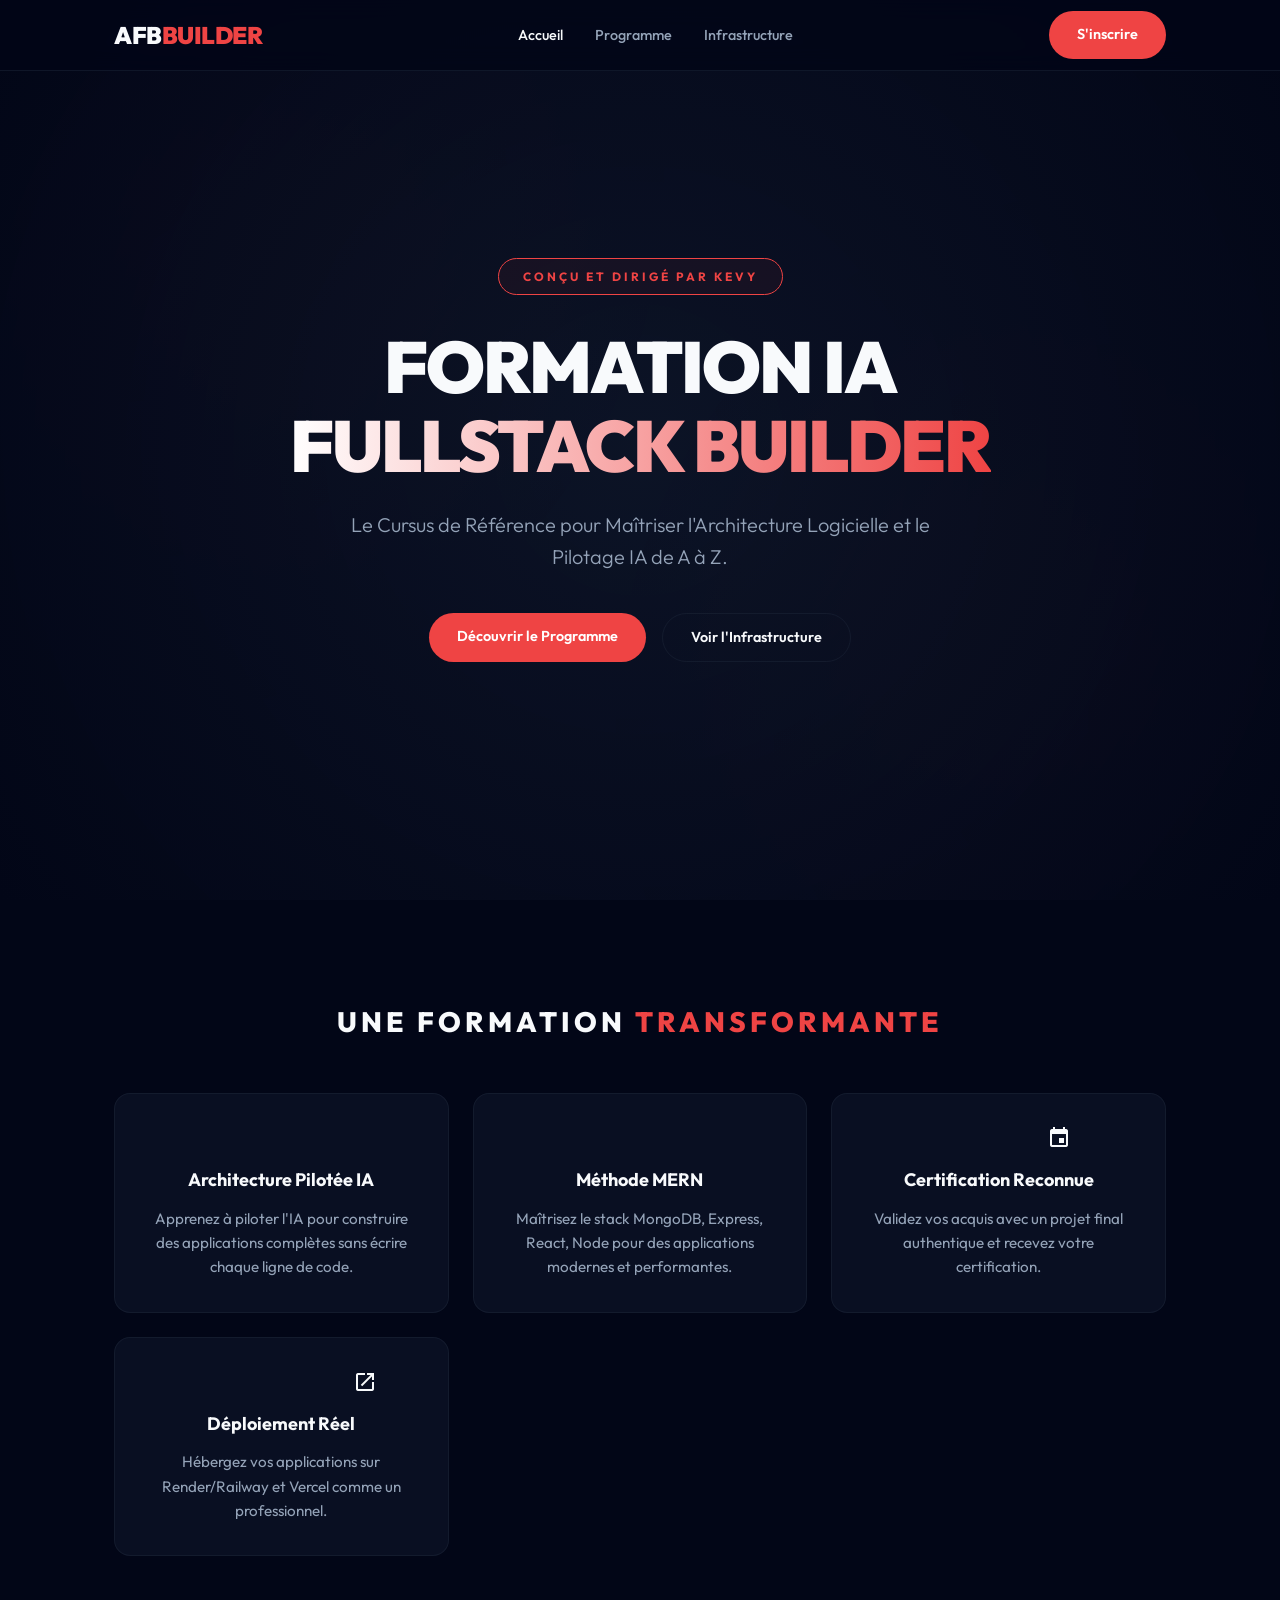
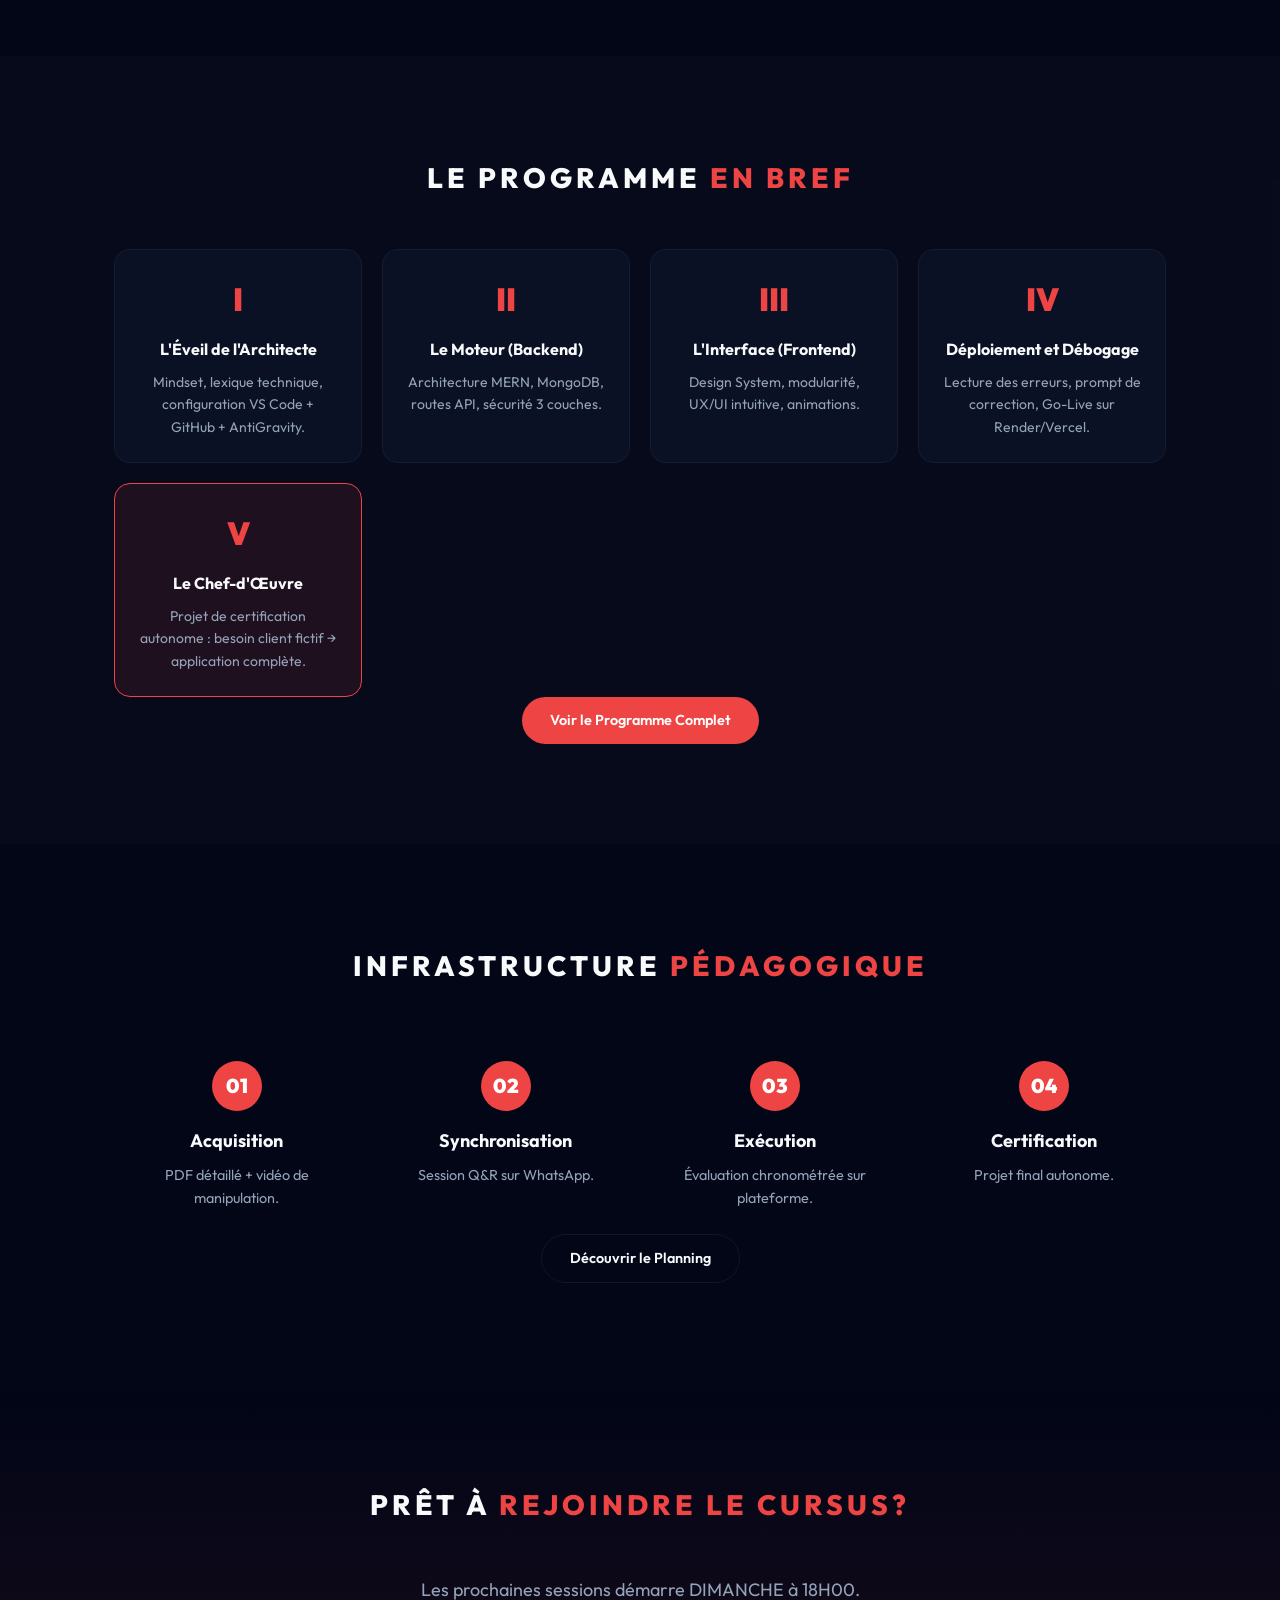
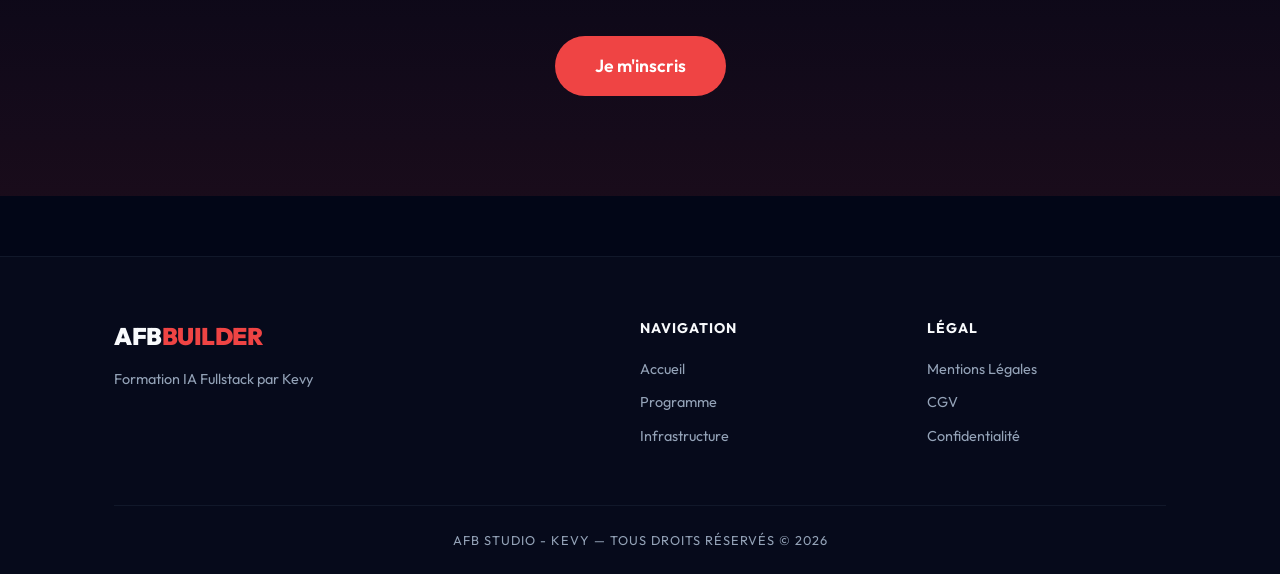
==== index.html @ 49e987b6 "Replace emojis with Material Icons" ====
<!DOCTYPE html>
<html lang="fr">
<head>
    <meta charset="UTF-8">
    <meta name="viewport" content="width=device-width, initial-scale=1.0">
    <meta name="description" content="Formation IA Fullstack Builder par Kevy - Maîtrisez l'architecture logicielle et le pilotage IA de A à Z.">
    <title>Formation IA Fullstack Builder | Kevy</title>
    
    <link rel="preconnect" href="https://fonts.googleapis.com">
    <link rel="preconnect" href="https://fonts.gstatic.com" crossorigin>
    <link href="https://fonts.googleapis.com/css2?family=Outfit:wght@100;300;400;600;700;900&display=swap" rel="stylesheet">
    
    <link rel="stylesheet" href="css/style.css">
    <link href="https://fonts.googleapis.com/icon?family=Material+Icons" rel="stylesheet">
    <link rel="icon" type="image/svg+xml" href="data:image/svg+xml,<svg xmlns='http://www.w3.org/2000/svg' viewBox='0 0 100 100'><text y='.9em' font-size='90'>🚀</text></svg>">
</head>
<body>
    <nav class="navbar">
        <div class="nav-container">
            <a href="index.html" class="nav-logo">AFB<span>Builder</span></a>
            <ul class="nav-links">
                <li><a href="index.html" class="active">Accueil</a></li>
                <li><a href="programme.html">Programme</a></li>
                <li><a href="infrastructure.html">Infrastructure</a></li>
            </ul>
            <a href="#inscription" class="btn-primary">S'inscrire</a>
        </div>
    </nav>

    <header class="hero">
        <div class="hero-content">
            <span class="instructor-badge">CONÇU ET DIRIGÉ PAR KEVY</span>
            <h1 class="hero-title">FORMATION IA<br><span class="text-gradient">FULLSTACK BUILDER</span></h1>
            <p class="subtitle">Le Cursus de Référence pour Maîtriser l'Architecture Logicielle et le Pilotage IA de A à Z.</p>
            <div class="hero-cta">
                <a href="programme.html" class="btn-primary">Découvrir le Programme</a>
                <a href="infrastructure.html" class="btn-secondary">Voir l'Infrastructure</a>
            </div>
        </div>
    </header>

    <main>
        <section class="section">
            <div class="container">
                <h2 class="section-title">UNE FORMATION <span>TRANSFORMANTE</span></h2>
                <div class="features-grid">
                    <div class="feature-card">
                        <span class="feature-icon material-icons">psychology</span>
                        <h3>Architecture Pilotée IA</h3>
                        <p>Apprenez à piloter l'IA pour construire des applications complètes sans écrire chaque ligne de code.</p>
                    </div>
                    <div class="feature-card">
                        <span class="feature-icon material-icons">bolt</span>
                        <h3>Méthode MERN</h3>
                        <p>Maîtrisez le stack MongoDB, Express, React, Node pour des applications modernes et performantes.</p>
                    </div>
                    <div class="feature-card">
                        <span class="feature-icon material-icons">emoji_events</span>
                        <h3>Certification Reconnue</h3>
                        <p>Validez vos acquis avec un projet final authentique et recevez votre certification.</p>
                    </div>
                    <div class="feature-card">
                        <span class="feature-icon material-icons">rocket_launch</span>
                        <h3>Déploiement Réel</h3>
                        <p>Hébergez vos applications sur Render/Railway et Vercel comme un professionnel.</p>
                    </div>
                </div>
            </div>
        </section>

        <section class="section dark">
            <div class="container">
                <h2 class="section-title">LE PROGRAMME <span>EN BREF</span></h2>
                <div class="phases-preview">
                    <div class="phase-card">
                        <span class="phase-num">I</span>
                        <h3>L'Éveil de l'Architecte</h3>
                        <p>Mindset, lexique technique, configuration VS Code + GitHub + AntiGravity.</p>
                    </div>
                    <div class="phase-card">
                        <span class="phase-num">II</span>
                        <h3>Le Moteur (Backend)</h3>
                        <p>Architecture MERN, MongoDB, routes API, sécurité 3 couches.</p>
                    </div>
                    <div class="phase-card">
                        <span class="phase-num">III</span>
                        <h3>L'Interface (Frontend)</h3>
                        <p>Design System, modularité, UX/UI intuitive, animations.</p>
                    </div>
                    <div class="phase-card">
                        <span class="phase-num">IV</span>
                        <h3>Déploiement et Débogage</h3>
                        <p>Lecture des erreurs, prompt de correction, Go-Live sur Render/Vercel.</p>
                    </div>
                    <div class="phase-card highlight">
                        <span class="phase-num">V</span>
                        <h3>Le Chef-d'Œuvre</h3>
                        <p>Projet de certification autonome : besoin client fictif → application complète.</p>
                    </div>
                </div>
                <div class="center">
                    <a href="programme.html" class="btn-primary">Voir le Programme Complet</a>
                </div>
            </div>
        </section>

        <section class="section">
            <div class="container">
                <h2 class="section-title">INFRASTRUCTURE <span>PÉDAGOGIQUE</span></h2>
                <div class="workflow-cards">
                    <div class="workflow-step">
                        <div class="step-number">01</div>
                        <h3>Acquisition</h3>
                        <p>PDF détaillé + vidéo de manipulation.</p>
                    </div>
                    <div class="workflow-step">
                        <div class="step-number">02</div>
                        <h3>Synchronisation</h3>
                        <p>Session Q&R sur WhatsApp.</p>
                    </div>
                    <div class="workflow-step">
                        <div class="step-number">03</div>
                        <h3>Exécution</h3>
                        <p>Évaluation chronométrée sur plateforme.</p>
                    </div>
                    <div class="workflow-step">
                        <div class="step-number">04</div>
                        <h3>Certification</h3>
                        <p>Projet final autonome.</p>
                    </div>
                </div>
                <div class="center">
                    <a href="infrastructure.html" class="btn-secondary">Découvrir le Planning</a>
                </div>
            </div>
        </section>

        <section class="section cta-section" id="inscription">
            <div class="container">
                <h2 class="section-title">PRÊT À <span>REJOINDRE LE CURSUS?</span></h2>
                <p class="cta-text">Les prochaines sessions démarre DIMANCHE à 18H00.</p>
                <a href="https://formation-afb.vercel.app" target="_blank" class="btn-primary btn-large">Je m'inscris</a>
            </div>
        </section>
    </main>

    <footer class="footer">
        <div class="container">
            <div class="footer-content">
                <div class="footer-brand">
                    <a href="index.html" class="nav-logo">AFB<span>Builder</span></a>
                    <p>Formation IA Fullstack par Kevy</p>
                </div>
                <div class="footer-links">
                    <h4>Navigation</h4>
                    <ul>
                        <li><a href="index.html">Accueil</a></li>
                        <li><a href="programme.html">Programme</a></li>
                        <li><a href="infrastructure.html">Infrastructure</a></li>
                    </ul>
                </div>
                <div class="footer-links">
                    <h4>Légal</h4>
                    <ul>
                        <li><a href="#">Mentions Légales</a></li>
                        <li><a href="#">CGV</a></li>
                        <li><a href="#">Confidentialité</a></li>
                    </ul>
                </div>
            </div>
            <div class="footer-bottom">
                <p>AFB STUDIO - KEVY — TOUS DROITS RÉSERVÉS © 2026</p>
            </div>
        </div>
    </footer>

    <script src="js/main.js"></script>
</body>
</html>
---- css/style.css ----
:root {
    --primary: #ef4444;
    --primary-hover: #dc2626;
    --bg-dark: #020617;
    --bg-card: rgba(15, 23, 42, 0.6);
    --text-light: #f8fafc;
    --text-muted: #94a3b8;
    --border-color: rgba(30, 41, 59, 0.5);
    --glass-border: rgba(255, 255, 255, 0.05);
    --accent-glow: rgba(239, 68, 68, 0.15);
    --radius-lg: 16px;
    --radius-md: 8px;
    --transition-base: all 0.3s cubic-bezier(0.4, 0, 0.2, 1);
}

* {
    margin: 0;
    padding: 0;
    box-sizing: border-box;
}

html {
    scroll-behavior: smooth;
}

body {
    font-family: 'Outfit', sans-serif;
    background-color: var(--bg-dark);
    color: var(--text-light);
    line-height: 1.6;
    overflow-x: hidden;
}

body::before {
    content: '';
    position: fixed;
    top: 0;
    left: 0;
    width: 100%;
    height: 100%;
    background: 
        radial-gradient(circle at 10% 20%, var(--accent-glow) 0%, transparent 40%),
        radial-gradient(circle at 90% 80%, var(--accent-glow) 0%, transparent 40%);
    z-index: -1;
    pointer-events: none;
}

a {
    text-decoration: none;
    color: inherit;
}

.container {
    max-width: 1100px;
    margin: 0 auto;
    padding: 0 24px;
}

/* Navbar */
.navbar {
    position: fixed;
    top: 0;
    left: 0;
    right: 0;
    z-index: 1000;
    background: rgba(2, 6, 23, 0.8);
    backdrop-filter: blur(12px);
    -webkit-backdrop-filter: blur(12px);
    border-bottom: 1px solid var(--border-color);
}

.nav-container {
    max-width: 1100px;
    margin: 0 auto;
    padding: 0 24px;
    display: flex;
    align-items: center;
    justify-content: space-between;
    height: 70px;
}

.nav-logo {
    font-size: 1.5rem;
    font-weight: 900;
    text-transform: uppercase;
    letter-spacing: -0.5px;
}

.nav-logo span {
    color: var(--primary);
}

.nav-links {
    display: flex;
    list-style: none;
    gap: 32px;
}

.nav-links a {
    font-size: 0.9rem;
    font-weight: 500;
    color: var(--text-muted);
    transition: var(--transition-base);
}

.nav-links a:hover,
.nav-links a.active {
    color: var(--text-light);
}

/* Buttons */
.btn-primary {
    display: inline-block;
    background: var(--primary);
    color: #fff;
    padding: 12px 28px;
    border-radius: 100px;
    font-weight: 600;
    font-size: 0.9rem;
    transition: var(--transition-base);
}

.btn-primary:hover {
    background: var(--primary-hover);
    transform: translateY(-2px);
}

.btn-secondary {
    display: inline-block;
    border: 1px solid var(--border-color);
    color: var(--text-light);
    padding: 12px 28px;
    border-radius: 100px;
    font-weight: 600;
    font-size: 0.9rem;
    transition: var(--transition-base);
}

.btn-secondary:hover {
    border-color: var(--text-light);
}

.btn-large {
    padding: 16px 40px;
    font-size: 1.1rem;
}

/* Hero */
.hero {
    min-height: 100vh;
    display: flex;
    align-items: center;
    justify-content: center;
    text-align: center;
    padding: 100px 24px 80px;
    background: radial-gradient(circle at center, rgba(15, 23, 42, 0.8) 0%, var(--bg-dark) 100%);
}

.hero-content {
    max-width: 800px;
}

.instructor-badge {
    display: inline-block;
    border: 1px solid var(--primary);
    color: var(--primary);
    padding: 8px 24px;
    border-radius: 100px;
    font-size: 0.75rem;
    font-weight: 700;
    text-transform: uppercase;
    letter-spacing: 3px;
    margin-bottom: 32px;
    background: rgba(239, 68, 68, 0.05);
}

.hero-title {
    font-size: clamp(2.5rem, 10vw, 4.5rem);
    font-weight: 900;
    line-height: 1.1;
    text-transform: uppercase;
    margin-bottom: 24px;
    letter-spacing: -2px;
}

.text-gradient {
    background: linear-gradient(to right, #fff, var(--primary));
    -webkit-background-clip: text;
    -webkit-text-fill-color: transparent;
}

.subtitle {
    color: var(--text-muted);
    font-size: 1.25rem;
    max-width: 600px;
    margin: 0 auto 40px;
    font-weight: 300;
}

.hero-cta {
    display: flex;
    gap: 16px;
    justify-content: center;
    flex-wrap: wrap;
}

/* Page Header */
.page-header {
    padding: 150px 24px 80px;
    text-align: center;
    background: radial-gradient(circle at center, rgba(15, 23, 42, 0.8) 0%, var(--bg-dark) 100%);
    border-bottom: 1px solid var(--border-color);
}

.page-title {
    font-size: clamp(2rem, 8vw, 3.5rem);
    font-weight: 900;
    text-transform: uppercase;
    margin-bottom: 16px;
    letter-spacing: -1px;
}

.page-subtitle {
    color: var(--text-muted);
    font-size: 1.125rem;
}

/* Sections */
.section {
    padding: 100px 0;
}

.section.dark {
    background: rgba(255, 255, 255, 0.02);
}

.section-title {
    text-align: center;
    font-size: 1.75rem;
    font-weight: 800;
    text-transform: uppercase;
    letter-spacing: 4px;
    margin-bottom: 48px;
}

.section-title span {
    color: var(--primary);
}

/* Features Grid */
.features-grid {
    display: grid;
    grid-template-columns: repeat(auto-fit, minmax(250px, 1fr));
    gap: 24px;
}

.feature-card {
    background: var(--bg-card);
    border: 1px solid var(--border-color);
    border-radius: var(--radius-lg);
    padding: 32px;
    text-align: center;
    transition: var(--transition-base);
}

.feature-card:hover {
    transform: translateY(-5px);
    border-color: var(--primary);
}

.feature-icon {
    font-size: 2.5rem;
    margin-bottom: 16px;
}

.feature-card h3 {
    font-size: 1.125rem;
    font-weight: 700;
    margin-bottom: 12px;
}

.feature-card p {
    color: var(--text-muted);
    font-size: 0.95rem;
}

/* Phases Preview */
.phases-preview {
    display: grid;
    grid-template-columns: repeat(auto-fit, minmax(200px, 1fr));
    gap: 20px;
}

.phase-card {
    background: var(--bg-card);
    border: 1px solid var(--border-color);
    border-radius: var(--radius-lg);
    padding: 24px;
    text-align: center;
    transition: var(--transition-base);
}

.phase-card:hover {
    border-color: rgba(239, 68, 68, 0.5);
}

.phase-card.highlight {
    border-color: var(--primary);
    background: rgba(239, 68, 68, 0.1);
}

.phase-num {
    display: block;
    font-size: 2rem;
    font-weight: 900;
    color: var(--primary);
    margin-bottom: 12px;
}

.phase-card h3 {
    font-size: 1rem;
    font-weight: 700;
    margin-bottom: 8px;
}

.phase-card p {
    color: var(--text-muted);
    font-size: 0.875rem;
}

/* Workflow Cards */
.workflow-cards {
    display: grid;
    grid-template-columns: repeat(auto-fit, minmax(220px, 1fr));
    gap: 24px;
}

.workflow-step {
    text-align: center;
    padding: 24px;
}

.step-number {
    display: inline-flex;
    align-items: center;
    justify-content: center;
    width: 50px;
    height: 50px;
    border-radius: 50%;
    background: var(--primary);
    color: #fff;
    font-size: 1.25rem;
    font-weight: 900;
    margin-bottom: 16px;
}

.workflow-step h3 {
    font-size: 1.125rem;
    font-weight: 700;
    margin-bottom: 8px;
}

.workflow-step p {
    color: var(--text-muted);
    font-size: 0.9rem;
}

/* CTA Section */
.cta-section {
    text-align: center;
    background: linear-gradient(to bottom, transparent, rgba(239, 68, 68, 0.1));
}

.cta-text {
    font-size: 1.125rem;
    color: var(--text-muted);
    margin-bottom: 32px;
}

.center {
    text-align: center;
}

/* Modules (Programme Page) */
.module {
    background: var(--bg-card);
    border: 1px solid var(--border-color);
    border-radius: var(--radius-lg);
    margin-bottom: 40px;
    overflow: hidden;
}

.module-header {
    padding: 24px 32px;
    display: flex;
    align-items: center;
    gap: 20px;
    border-bottom: 1px solid var(--border-color);
}

.module-header.phase-1 { background: rgba(59, 130, 246, 0.1); border-left: 4px solid #3b82f6; }
.module-header.phase-2 { background: rgba(34, 197, 94, 0.1); border-left: 4px solid #22c55e; }
.module-header.phase-3 { background: rgba(168, 85, 247, 0.1); border-left: 4px solid #a855f7; }
.module-header.phase-4 { background: rgba(251, 146, 60, 0.1); border-left: 4px solid #fb923c; }
.module-header.phase-5 { background: rgba(239, 68, 68, 0.1); border-left: 4px solid var(--primary); }

.module-badge {
    font-size: 0.75rem;
    font-weight: 900;
    background: rgba(255, 255, 255, 0.1);
    padding: 4px 12px;
    border-radius: 4px;
}

.module-header h2 {
    font-size: 1.25rem;
    font-weight: 700;
}

.module-body {
    padding: 32px;
}

.module-intro {
    color: var(--text-muted);
    margin-bottom: 24px;
    font-size: 1rem;
}

.lesson-card {
    background: rgba(255, 255, 255, 0.03);
    border-radius: var(--radius-md);
    margin-bottom: 20px;
    overflow: hidden;
}

.lesson-card:last-child {
    margin-bottom: 0;
}

.lesson-card.critical {
    border: 1px solid #7f1d1d;
    background: rgba(127, 29, 29, 0.1);
}

.lesson-header {
    display: flex;
    align-items: center;
    gap: 16px;
    padding: 20px 24px;
    background: rgba(255, 255, 255, 0.02);
}

.lesson-number {
    width: 36px;
    height: 36px;
    display: flex;
    align-items: center;
    justify-content: center;
    background: var(--primary);
    border-radius: 50%;
    font-weight: 900;
    font-size: 0.875rem;
}

.lesson-header h3 {
    font-size: 1.125rem;
    font-weight: 700;
    flex: 1;
}

.security-tag {
    font-size: 0.65rem;
    font-weight: 800;
    text-transform: uppercase;
    background: #450a0a;
    color: #fca5a5;
    padding: 4px 10px;
    border-radius: 4px;
    border: 1px solid #7f1d1d;
}

.lesson-content {
    padding: 20px 24px;
}

.lesson-content p {
    color: var(--text-muted);
    margin-bottom: 16px;
}

.lesson-objectives {
    list-style: none;
}

.lesson-objectives li {
    position: relative;
    padding-left: 24px;
    margin-bottom: 8px;
    color: var(--text-muted);
    font-size: 0.9rem;
}

.lesson-objectives li::before {
    content: '✓';
    position: absolute;
    left: 0;
    color: var(--primary);
    font-weight: 900;
}

/* Infrastructure Page - Workflow Process */
.workflow-process {
    display: flex;
    flex-direction: column;
    gap: 24px;
}

.workflow-step-card {
    display: flex;
    align-items: flex-start;
    gap: 24px;
    background: var(--bg-card);
    border: 1px solid var(--border-color);
    border-radius: var(--radius-lg);
    padding: 24px;
}

.step-icon {
    font-size: 1.5rem;
    font-weight: 900;
    color: var(--primary);
    width: 50px;
    height: 50px;
    display: flex;
    align-items: center;
    justify-content: center;
    background: rgba(239, 68, 68, 0.1);
    border-radius: var(--radius-md);
    flex-shrink: 0;
}

.step-content {
    flex: 1;
}

.step-content h3 {
    font-size: 1.125rem;
    font-weight: 700;
    margin-bottom: 4px;
}

.step-content p {
    color: var(--primary);
    font-weight: 600;
    margin-bottom: 12px;
}

.step-content ul {
    list-style: none;
}

.step-content ul li {
    color: var(--text-muted);
    font-size: 0.9rem;
    margin-bottom: 4px;
}

/* Timeline */
.timeline {
    display: flex;
    flex-direction: column;
    gap: 24px;
}

.timeline-item {
    display: flex;
    gap: 24px;
    align-items: flex-start;
}

.timeline-date {
    text-align: center;
    min-width: 120px;
    padding: 16px;
    background: var(--bg-card);
    border-radius: var(--radius-md);
    border: 1px solid var(--border-color);
}

.timeline-date .day {
    display: block;
    font-weight: 700;
    font-size: 0.875rem;
    color: var(--text-light);
}

.timeline-date .time {
    display: block;
    font-size: 0.75rem;
    color: var(--primary);
    font-weight: 600;
}

.timeline-content {
    flex: 1;
    padding: 20px 24px;
    background: var(--bg-card);
    border-radius: var(--radius-md);
    border: 1px solid var(--border-color);
}

.timeline-content.highlight {
    border-color: var(--primary);
    background: rgba(239, 68, 68, 0.05);
}

.timeline-content.deadline {
    border-color: #ef4444;
    background: rgba(239, 68, 68, 0.1);
}

.timeline-content h3 {
    font-size: 1.125rem;
    font-weight: 700;
    margin-bottom: 8px;
}

.timeline-content p {
    color: var(--text-muted);
    font-size: 0.9rem;
}

.event-tag {
    display: inline-block;
    font-size: 0.65rem;
    font-weight: 800;
    text-transform: uppercase;
    padding: 4px 10px;
    border-radius: 4px;
    margin-top: 12px;
    background: rgba(239, 68, 68, 0.2);
    color: var(--primary);
}

.deadline-tag {
    background: rgba(239, 68, 68, 0.3);
    color: #fff;
}

/* Platform Features */
.platform-features {
    display: grid;
    grid-template-columns: repeat(auto-fit, minmax(250px, 1fr));
    gap: 24px;
}

.platform-card {
    background: var(--bg-card);
    border: 1px solid var(--border-color);
    border-radius: var(--radius-lg);
    padding: 24px;
    text-align: center;
}

.platform-icon {
    font-size: 2rem;
    margin-bottom: 16px;
}

.platform-card h3 {
    font-size: 1.125rem;
    font-weight: 700;
    margin-bottom: 8px;
}

.platform-card p {
    color: var(--text-muted);
    font-size: 0.9rem;
}

/* Tools Grid */
.tools-grid {
    display: grid;
    grid-template-columns: repeat(auto-fit, minmax(180px, 1fr));
    gap: 20px;
}

.tool-card {
    background: var(--bg-card);
    border: 1px solid var(--border-color);
    border-radius: var(--radius-md);
    padding: 24px;
    text-align: center;
    transition: var(--transition-base);
}

.tool-card:hover {
    border-color: var(--primary);
}

.tool-logo {
    font-size: 2rem;
    margin-bottom: 12px;
}

.tool-card h3 {
    font-size: 1rem;
    font-weight: 700;
    margin-bottom: 4px;
}

.tool-card p {
    color: var(--text-muted);
    font-size: 0.8rem;
}

/* Footer */
.footer {
    background: rgba(255, 255, 255, 0.02);
    border-top: 1px solid var(--border-color);
    padding: 60px 0 24px;
    margin-top: 60px;
}

.footer-content {
    display: grid;
    grid-template-columns: 2fr 1fr 1fr;
    gap: 48px;
    margin-bottom: 48px;
}

.footer-brand {
    text-align: left;
}

.footer-brand .nav-logo {
    display: inline-block;
    margin-bottom: 12px;
}

.footer-brand p {
    color: var(--text-muted);
    font-size: 0.9rem;
}

.footer-links h4 {
    font-size: 0.875rem;
    font-weight: 700;
    text-transform: uppercase;
    letter-spacing: 1px;
    margin-bottom: 16px;
}

.footer-links ul {
    list-style: none;
}

.footer-links li {
    margin-bottom: 8px;
}

.footer-links a {
    color: var(--text-muted);
    font-size: 0.9rem;
    transition: var(--transition-base);
}

.footer-links a:hover {
    color: var(--text-light);
}

.footer-bottom {
    text-align: center;
    padding-top: 24px;
    border-top: 1px solid var(--border-color);
    color: var(--text-muted);
    font-size: 0.8rem;
    letter-spacing: 1px;
    text-transform: uppercase;
}

/* Animations */
@keyframes fadeInUp {
    from {
        opacity: 0;
        transform: translateY(30px);
    }
    to {
        opacity: 1;
        transform: translateY(0);
    }
}

.hero-content,
.section {
    animation: fadeInUp 0.8s ease-out;
}

/* Responsive */
@media (max-width: 768px) {
    .nav-links {
        display: none;
    }
    
    .hero-title {
        font-size: 2.5rem;
    }
    
    .page-header {
        padding: 120px 24px 60px;
    }
    
    .section {
        padding: 60px 0;
    }
    
    .workflow-step-card {
        flex-direction: column;
    }
    
    .step-arrow {
        display: none;
    }
    
    .timeline-item {
        flex-direction: column;
    }
    
    .timeline-date {
        min-width: auto;
    }
    
    .footer-content {
        grid-template-columns: 1fr;
        gap: 32px;
    }
    
    .footer-brand {
        text-align: center;
    }
}
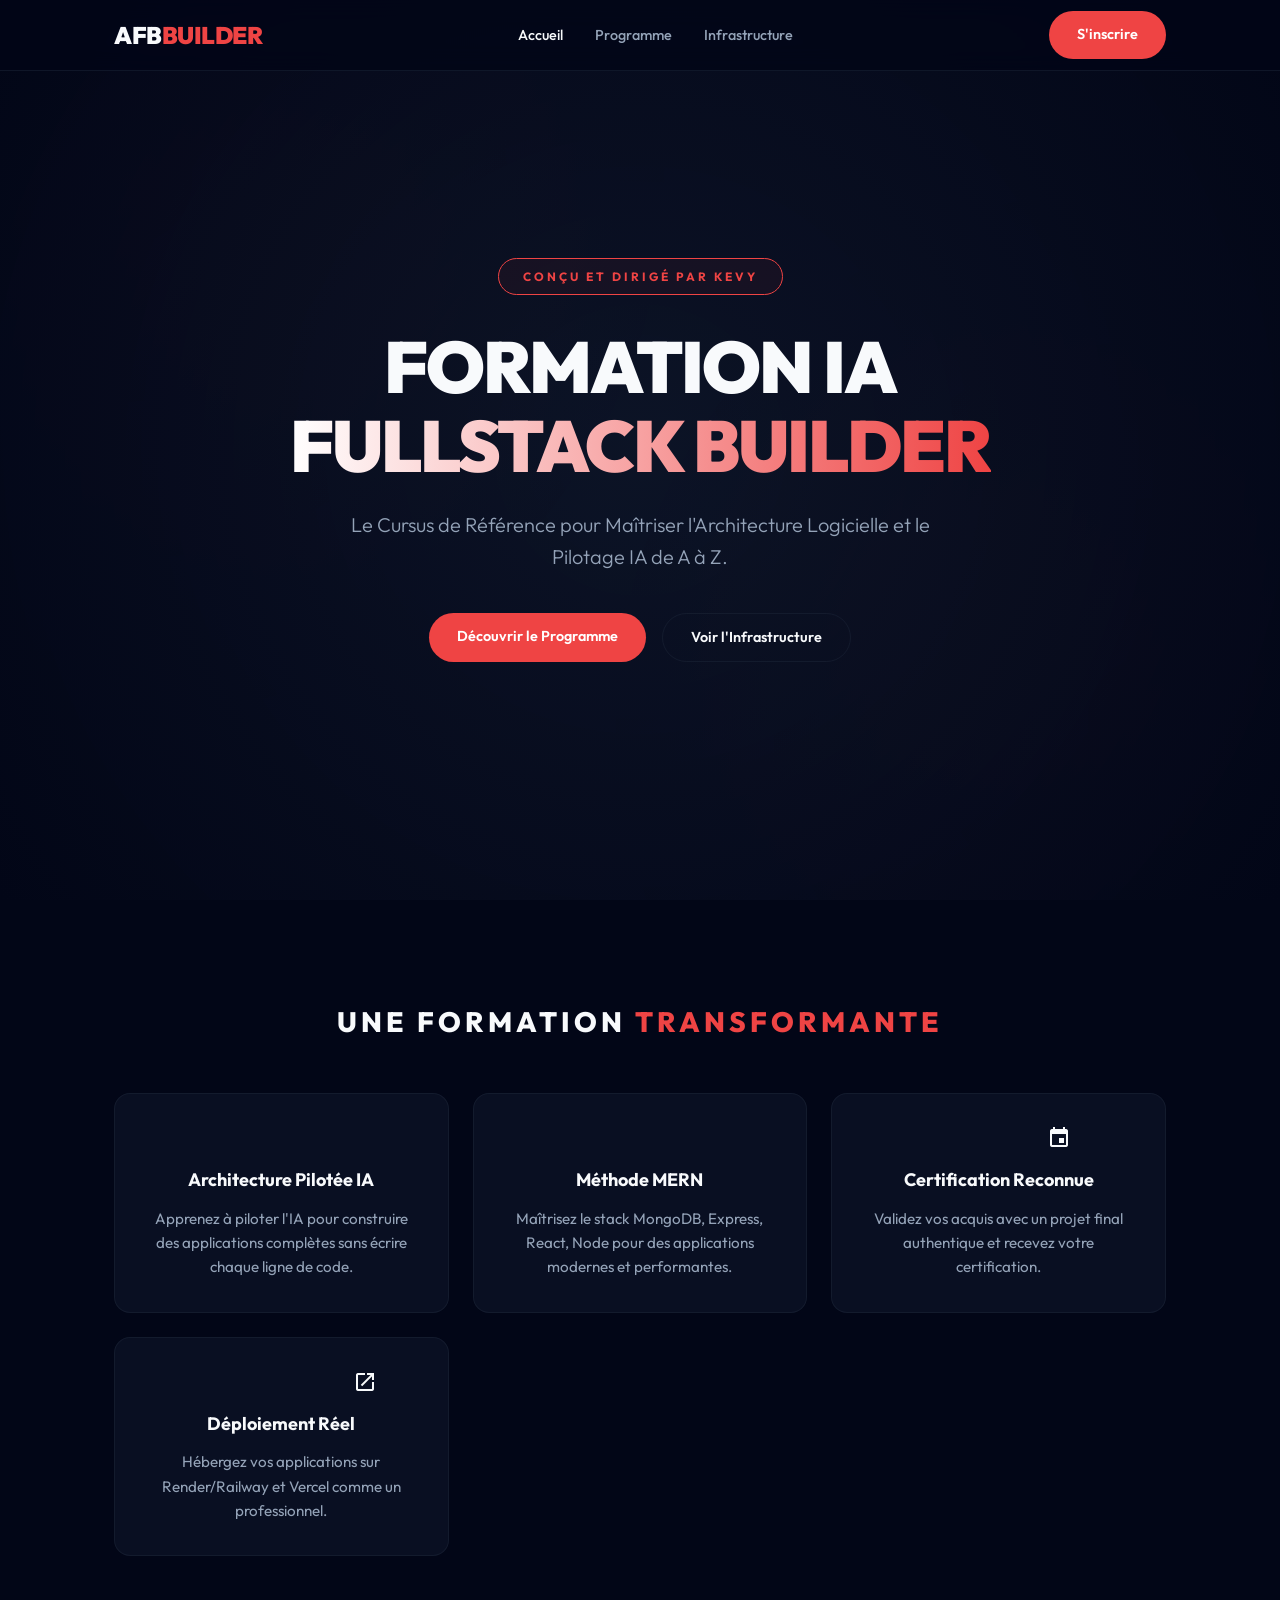
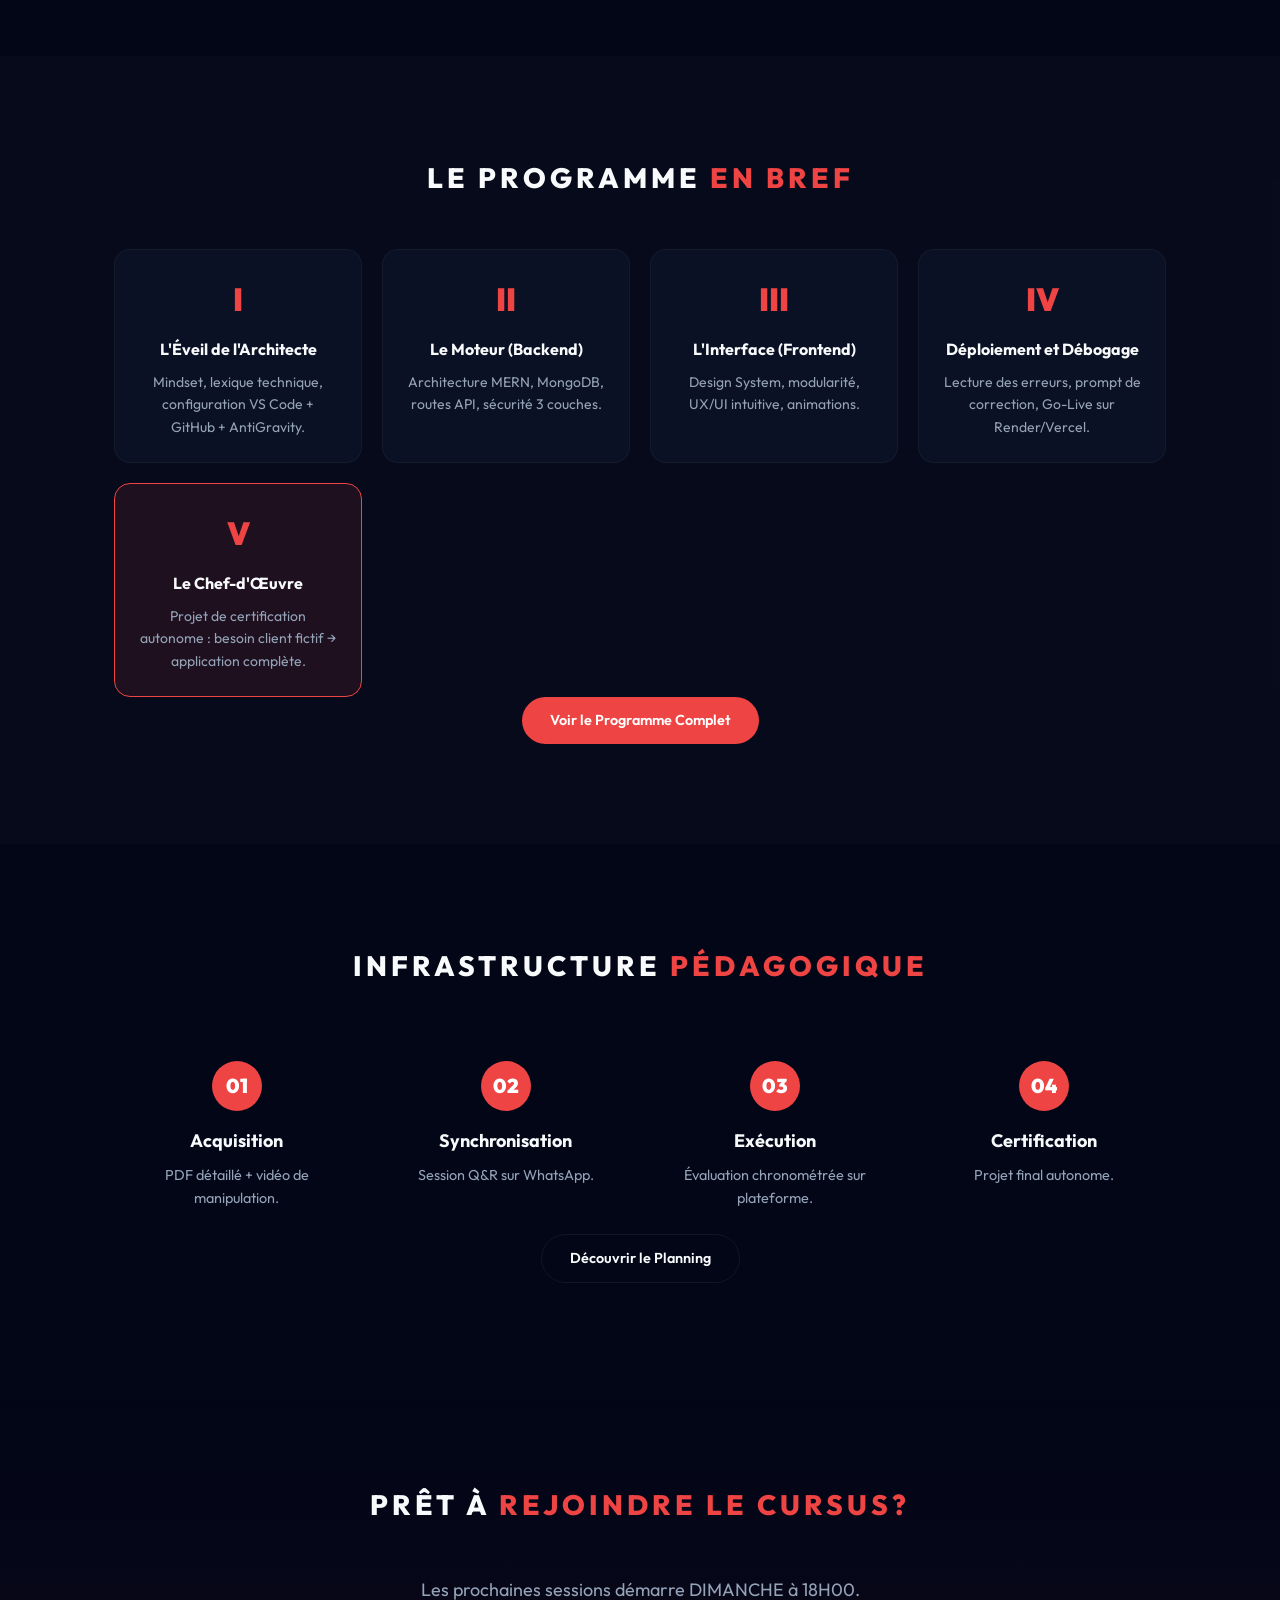
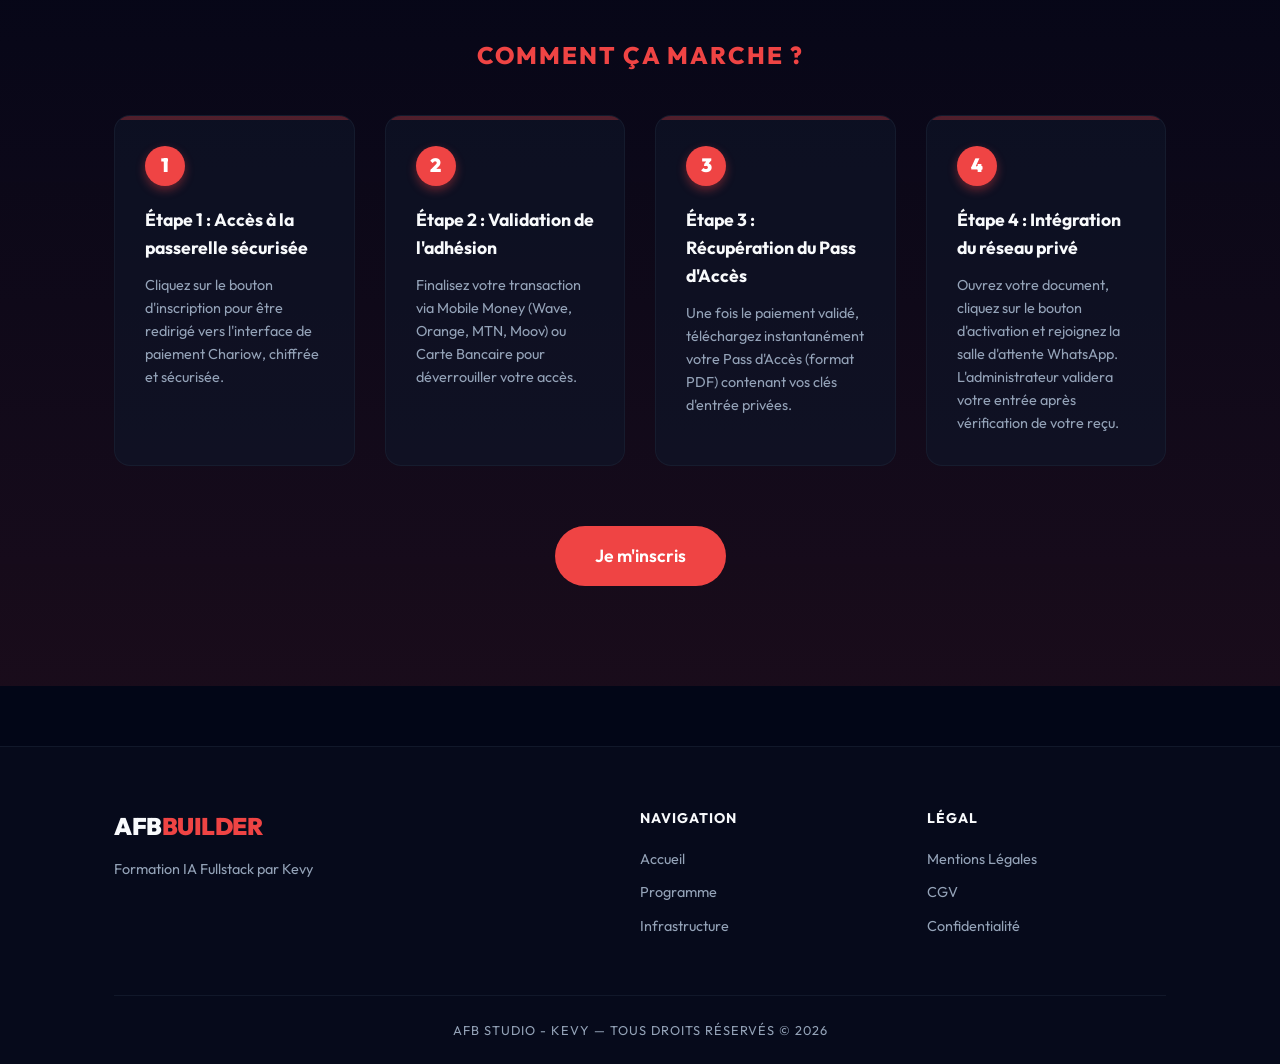
==== commit ed267025: "feat: implement base styling and site layout with navigation and responsive components" ====
--- a/index.html
+++ b/index.html
@@ -12,7 +12,7 @@
     
     <link rel="stylesheet" href="css/style.css">
     <link href="https://fonts.googleapis.com/icon?family=Material+Icons" rel="stylesheet">
-    <link rel="icon" type="image/svg+xml" href="data:image/svg+xml,<svg xmlns='http://www.w3.org/2000/svg' viewBox='0 0 100 100'><text y='.9em' font-size='90'>🚀</text></svg>">
+    <link rel="icon" type="image/png" href="logo.png">
 </head>
 <body>
     <nav class="navbar">
@@ -139,7 +139,43 @@
             <div class="container">
                 <h2 class="section-title">PRÊT À <span>REJOINDRE LE CURSUS?</span></h2>
                 <p class="cta-text">Les prochaines sessions démarre DIMANCHE à 18H00.</p>
-                <a href="https://formation-afb.vercel.app" target="_blank" class="btn-primary btn-large">Je m'inscris</a>
+
+                <!-- Section Comment ça marche -->
+                <div class="how-it-works">
+                    <h3 class="how-title">Comment ça marche ?</h3>
+                    <div class="how-steps">
+                        <div class="how-step">
+                            <div class="how-step-num">1</div>
+                            <div class="how-step-content">
+                                <h4>Étape 1 : Accès à la passerelle sécurisée</h4>
+                                <p>Cliquez sur le bouton d'inscription pour être redirigé vers l'interface de paiement Chariow, chiffrée et sécurisée.</p>
+                            </div>
+                        </div>
+                        <div class="how-step">
+                            <div class="how-step-num">2</div>
+                            <div class="how-step-content">
+                                <h4>Étape 2 : Validation de l'adhésion</h4>
+                                <p>Finalisez votre transaction via Mobile Money (Wave, Orange, MTN, Moov) ou Carte Bancaire pour déverrouiller votre accès.</p>
+                            </div>
+                        </div>
+                        <div class="how-step">
+                            <div class="how-step-num">3</div>
+                            <div class="how-step-content">
+                                <h4>Étape 3 : Récupération du Pass d'Accès</h4>
+                                <p>Une fois le paiement validé, téléchargez instantanément votre Pass d'Accès (format PDF) contenant vos clés d'entrée privées.</p>
+                            </div>
+                        </div>
+                        <div class="how-step">
+                            <div class="how-step-num">4</div>
+                            <div class="how-step-content">
+                                <h4>Étape 4 : Intégration du réseau privé</h4>
+                                <p>Ouvrez votre document, cliquez sur le bouton d'activation et rejoignez la salle d'attente WhatsApp. L'administrateur validera votre entrée après vérification de votre reçu.</p>
+                            </div>
+                        </div>
+                    </div>
+                </div>
+
+                <a href="https://hqpziyvd.mychariow.shop/prd_2pa2k3" target="_blank" class="btn-primary btn-large">Je m'inscris</a>
             </div>
         </section>
     </main>
@@ -174,6 +210,13 @@
         </div>
     </footer>
 
+    <div id="scroll-to-top" class="scroll-to-top" title="Retour en haut">
+        <span class="material-icons">keyboard_arrow_up</span>
+    </div>
+
+    <!-- Toast Container -->
+    <div id="toast-container" class="toast-container"></div>
+
     <script src="js/main.js"></script>
 </body>
 </html>
--- a/css/style.css
+++ b/css/style.css
@@ -1,842 +1,1014 @@
-:root {
-    --primary: #ef4444;
-    --primary-hover: #dc2626;
-    --bg-dark: #020617;
-    --bg-card: rgba(15, 23, 42, 0.6);
-    --text-light: #f8fafc;
-    --text-muted: #94a3b8;
-    --border-color: rgba(30, 41, 59, 0.5);
-    --glass-border: rgba(255, 255, 255, 0.05);
-    --accent-glow: rgba(239, 68, 68, 0.15);
-    --radius-lg: 16px;
-    --radius-md: 8px;
-    --transition-base: all 0.3s cubic-bezier(0.4, 0, 0.2, 1);
-}
-
-* {
-    margin: 0;
-    padding: 0;
-    box-sizing: border-box;
-}
-
-html {
-    scroll-behavior: smooth;
-}
-
-body {
-    font-family: 'Outfit', sans-serif;
-    background-color: var(--bg-dark);
-    color: var(--text-light);
-    line-height: 1.6;
-    overflow-x: hidden;
-}
-
-body::before {
-    content: '';
-    position: fixed;
-    top: 0;
-    left: 0;
-    width: 100%;
-    height: 100%;
-    background: 
-        radial-gradient(circle at 10% 20%, var(--accent-glow) 0%, transparent 40%),
-        radial-gradient(circle at 90% 80%, var(--accent-glow) 0%, transparent 40%);
-    z-index: -1;
-    pointer-events: none;
-}
-
-a {
-    text-decoration: none;
-    color: inherit;
-}
-
-.container {
-    max-width: 1100px;
-    margin: 0 auto;
-    padding: 0 24px;
-}
-
-/* Navbar */
-.navbar {
-    position: fixed;
-    top: 0;
-    left: 0;
-    right: 0;
-    z-index: 1000;
-    background: rgba(2, 6, 23, 0.8);
-    backdrop-filter: blur(12px);
-    -webkit-backdrop-filter: blur(12px);
-    border-bottom: 1px solid var(--border-color);
-}
-
-.nav-container {
-    max-width: 1100px;
-    margin: 0 auto;
-    padding: 0 24px;
-    display: flex;
-    align-items: center;
-    justify-content: space-between;
-    height: 70px;
-}
-
-.nav-logo {
-    font-size: 1.5rem;
-    font-weight: 900;
-    text-transform: uppercase;
-    letter-spacing: -0.5px;
-}
-
-.nav-logo span {
-    color: var(--primary);
-}
-
-.nav-links {
-    display: flex;
-    list-style: none;
-    gap: 32px;
-}
-
-.nav-links a {
-    font-size: 0.9rem;
-    font-weight: 500;
-    color: var(--text-muted);
-    transition: var(--transition-base);
-}
-
-.nav-links a:hover,
-.nav-links a.active {
-    color: var(--text-light);
-}
-
-/* Buttons */
-.btn-primary {
-    display: inline-block;
-    background: var(--primary);
-    color: #fff;
-    padding: 12px 28px;
-    border-radius: 100px;
-    font-weight: 600;
-    font-size: 0.9rem;
-    transition: var(--transition-base);
-}
-
-.btn-primary:hover {
-    background: var(--primary-hover);
-    transform: translateY(-2px);
-}
-
-.btn-secondary {
-    display: inline-block;
-    border: 1px solid var(--border-color);
-    color: var(--text-light);
-    padding: 12px 28px;
-    border-radius: 100px;
-    font-weight: 600;
-    font-size: 0.9rem;
-    transition: var(--transition-base);
-}
-
-.btn-secondary:hover {
-    border-color: var(--text-light);
-}
-
-.btn-large {
-    padding: 16px 40px;
-    font-size: 1.1rem;
-}
-
-/* Hero */
-.hero {
-    min-height: 100vh;
-    display: flex;
-    align-items: center;
-    justify-content: center;
-    text-align: center;
-    padding: 100px 24px 80px;
-    background: radial-gradient(circle at center, rgba(15, 23, 42, 0.8) 0%, var(--bg-dark) 100%);
-}
-
-.hero-content {
-    max-width: 800px;
-}
-
-.instructor-badge {
-    display: inline-block;
-    border: 1px solid var(--primary);
-    color: var(--primary);
-    padding: 8px 24px;
-    border-radius: 100px;
-    font-size: 0.75rem;
-    font-weight: 700;
-    text-transform: uppercase;
-    letter-spacing: 3px;
-    margin-bottom: 32px;
-    background: rgba(239, 68, 68, 0.05);
-}
-
-.hero-title {
-    font-size: clamp(2.5rem, 10vw, 4.5rem);
-    font-weight: 900;
-    line-height: 1.1;
-    text-transform: uppercase;
-    margin-bottom: 24px;
-    letter-spacing: -2px;
-}
-
-.text-gradient {
-    background: linear-gradient(to right, #fff, var(--primary));
-    -webkit-background-clip: text;
-    -webkit-text-fill-color: transparent;
-}
-
-.subtitle {
-    color: var(--text-muted);
-    font-size: 1.25rem;
-    max-width: 600px;
-    margin: 0 auto 40px;
-    font-weight: 300;
-}
-
-.hero-cta {
-    display: flex;
-    gap: 16px;
-    justify-content: center;
-    flex-wrap: wrap;
-}
-
-/* Page Header */
-.page-header {
-    padding: 150px 24px 80px;
-    text-align: center;
-    background: radial-gradient(circle at center, rgba(15, 23, 42, 0.8) 0%, var(--bg-dark) 100%);
-    border-bottom: 1px solid var(--border-color);
-}
-
-.page-title {
-    font-size: clamp(2rem, 8vw, 3.5rem);
-    font-weight: 900;
-    text-transform: uppercase;
-    margin-bottom: 16px;
-    letter-spacing: -1px;
-}
-
-.page-subtitle {
-    color: var(--text-muted);
-    font-size: 1.125rem;
-}
-
-/* Sections */
-.section {
-    padding: 100px 0;
-}
-
-.section.dark {
-    background: rgba(255, 255, 255, 0.02);
-}
-
-.section-title {
-    text-align: center;
-    font-size: 1.75rem;
-    font-weight: 800;
-    text-transform: uppercase;
-    letter-spacing: 4px;
-    margin-bottom: 48px;
-}
-
-.section-title span {
-    color: var(--primary);
-}
-
-/* Features Grid */
-.features-grid {
-    display: grid;
-    grid-template-columns: repeat(auto-fit, minmax(250px, 1fr));
-    gap: 24px;
-}
-
-.feature-card {
-    background: var(--bg-card);
-    border: 1px solid var(--border-color);
-    border-radius: var(--radius-lg);
-    padding: 32px;
-    text-align: center;
-    transition: var(--transition-base);
-}
-
-.feature-card:hover {
-    transform: translateY(-5px);
-    border-color: var(--primary);
-}
-
-.feature-icon {
-    font-size: 2.5rem;
-    margin-bottom: 16px;
-}
-
-.feature-card h3 {
-    font-size: 1.125rem;
-    font-weight: 700;
-    margin-bottom: 12px;
-}
-
-.feature-card p {
-    color: var(--text-muted);
-    font-size: 0.95rem;
-}
-
-/* Phases Preview */
-.phases-preview {
-    display: grid;
-    grid-template-columns: repeat(auto-fit, minmax(200px, 1fr));
-    gap: 20px;
-}
-
-.phase-card {
-    background: var(--bg-card);
-    border: 1px solid var(--border-color);
-    border-radius: var(--radius-lg);
-    padding: 24px;
-    text-align: center;
-    transition: var(--transition-base);
-}
-
-.phase-card:hover {
-    border-color: rgba(239, 68, 68, 0.5);
-}
-
-.phase-card.highlight {
-    border-color: var(--primary);
-    background: rgba(239, 68, 68, 0.1);
-}
-
-.phase-num {
-    display: block;
-    font-size: 2rem;
-    font-weight: 900;
-    color: var(--primary);
-    margin-bottom: 12px;
-}
-
-.phase-card h3 {
-    font-size: 1rem;
-    font-weight: 700;
-    margin-bottom: 8px;
-}
-
-.phase-card p {
-    color: var(--text-muted);
-    font-size: 0.875rem;
-}
-
-/* Workflow Cards */
-.workflow-cards {
-    display: grid;
-    grid-template-columns: repeat(auto-fit, minmax(220px, 1fr));
-    gap: 24px;
-}
-
-.workflow-step {
-    text-align: center;
-    padding: 24px;
-}
-
-.step-number {
-    display: inline-flex;
-    align-items: center;
-    justify-content: center;
-    width: 50px;
-    height: 50px;
-    border-radius: 50%;
-    background: var(--primary);
-    color: #fff;
-    font-size: 1.25rem;
-    font-weight: 900;
-    margin-bottom: 16px;
-}
-
-.workflow-step h3 {
-    font-size: 1.125rem;
-    font-weight: 700;
-    margin-bottom: 8px;
-}
-
-.workflow-step p {
-    color: var(--text-muted);
-    font-size: 0.9rem;
-}
-
-/* CTA Section */
-.cta-section {
-    text-align: center;
-    background: linear-gradient(to bottom, transparent, rgba(239, 68, 68, 0.1));
-}
-
-.cta-text {
-    font-size: 1.125rem;
-    color: var(--text-muted);
-    margin-bottom: 32px;
-}
-
-.center {
-    text-align: center;
-}
-
-/* Modules (Programme Page) */
-.module {
-    background: var(--bg-card);
-    border: 1px solid var(--border-color);
-    border-radius: var(--radius-lg);
-    margin-bottom: 40px;
-    overflow: hidden;
-}
-
-.module-header {
-    padding: 24px 32px;
-    display: flex;
-    align-items: center;
-    gap: 20px;
-    border-bottom: 1px solid var(--border-color);
-}
-
-.module-header.phase-1 { background: rgba(59, 130, 246, 0.1); border-left: 4px solid #3b82f6; }
-.module-header.phase-2 { background: rgba(34, 197, 94, 0.1); border-left: 4px solid #22c55e; }
-.module-header.phase-3 { background: rgba(168, 85, 247, 0.1); border-left: 4px solid #a855f7; }
-.module-header.phase-4 { background: rgba(251, 146, 60, 0.1); border-left: 4px solid #fb923c; }
-.module-header.phase-5 { background: rgba(239, 68, 68, 0.1); border-left: 4px solid var(--primary); }
-
-.module-badge {
-    font-size: 0.75rem;
-    font-weight: 900;
-    background: rgba(255, 255, 255, 0.1);
-    padding: 4px 12px;
-    border-radius: 4px;
-}
-
-.module-header h2 {
-    font-size: 1.25rem;
-    font-weight: 700;
-}
-
-.module-body {
-    padding: 32px;
-}
-
-.module-intro {
-    color: var(--text-muted);
-    margin-bottom: 24px;
-    font-size: 1rem;
-}
-
-.lesson-card {
-    background: rgba(255, 255, 255, 0.03);
-    border-radius: var(--radius-md);
-    margin-bottom: 20px;
-    overflow: hidden;
-}
-
-.lesson-card:last-child {
-    margin-bottom: 0;
-}
-
-.lesson-card.critical {
-    border: 1px solid #7f1d1d;
-    background: rgba(127, 29, 29, 0.1);
-}
-
-.lesson-header {
-    display: flex;
-    align-items: center;
-    gap: 16px;
-    padding: 20px 24px;
-    background: rgba(255, 255, 255, 0.02);
-}
-
-.lesson-number {
-    width: 36px;
-    height: 36px;
-    display: flex;
-    align-items: center;
-    justify-content: center;
-    background: var(--primary);
-    border-radius: 50%;
-    font-weight: 900;
-    font-size: 0.875rem;
-}
-
-.lesson-header h3 {
-    font-size: 1.125rem;
-    font-weight: 700;
-    flex: 1;
-}
-
-.security-tag {
-    font-size: 0.65rem;
-    font-weight: 800;
-    text-transform: uppercase;
-    background: #450a0a;
-    color: #fca5a5;
-    padding: 4px 10px;
-    border-radius: 4px;
-    border: 1px solid #7f1d1d;
-}
-
-.lesson-content {
-    padding: 20px 24px;
-}
-
-.lesson-content p {
-    color: var(--text-muted);
-    margin-bottom: 16px;
-}
-
-.lesson-objectives {
-    list-style: none;
-}
-
-.lesson-objectives li {
-    position: relative;
-    padding-left: 24px;
-    margin-bottom: 8px;
-    color: var(--text-muted);
-    font-size: 0.9rem;
-}
-
-.lesson-objectives li::before {
-    content: '✓';
-    position: absolute;
-    left: 0;
-    color: var(--primary);
-    font-weight: 900;
-}
-
-/* Infrastructure Page - Workflow Process */
-.workflow-process {
-    display: flex;
-    flex-direction: column;
-    gap: 24px;
-}
-
-.workflow-step-card {
-    display: flex;
-    align-items: flex-start;
-    gap: 24px;
-    background: var(--bg-card);
-    border: 1px solid var(--border-color);
-    border-radius: var(--radius-lg);
-    padding: 24px;
-}
-
-.step-icon {
-    font-size: 1.5rem;
-    font-weight: 900;
-    color: var(--primary);
-    width: 50px;
-    height: 50px;
-    display: flex;
-    align-items: center;
-    justify-content: center;
-    background: rgba(239, 68, 68, 0.1);
-    border-radius: var(--radius-md);
-    flex-shrink: 0;
-}
-
-.step-content {
-    flex: 1;
-}
-
-.step-content h3 {
-    font-size: 1.125rem;
-    font-weight: 700;
-    margin-bottom: 4px;
-}
-
-.step-content p {
-    color: var(--primary);
-    font-weight: 600;
-    margin-bottom: 12px;
-}
-
-.step-content ul {
-    list-style: none;
-}
-
-.step-content ul li {
-    color: var(--text-muted);
-    font-size: 0.9rem;
-    margin-bottom: 4px;
-}
-
-/* Timeline */
-.timeline {
-    display: flex;
-    flex-direction: column;
-    gap: 24px;
-}
-
-.timeline-item {
-    display: flex;
-    gap: 24px;
-    align-items: flex-start;
-}
-
-.timeline-date {
-    text-align: center;
-    min-width: 120px;
-    padding: 16px;
-    background: var(--bg-card);
-    border-radius: var(--radius-md);
-    border: 1px solid var(--border-color);
-}
-
-.timeline-date .day {
-    display: block;
-    font-weight: 700;
-    font-size: 0.875rem;
-    color: var(--text-light);
-}
-
-.timeline-date .time {
-    display: block;
-    font-size: 0.75rem;
-    color: var(--primary);
-    font-weight: 600;
-}
-
-.timeline-content {
-    flex: 1;
-    padding: 20px 24px;
-    background: var(--bg-card);
-    border-radius: var(--radius-md);
-    border: 1px solid var(--border-color);
-}
-
-.timeline-content.highlight {
-    border-color: var(--primary);
-    background: rgba(239, 68, 68, 0.05);
-}
-
-.timeline-content.deadline {
-    border-color: #ef4444;
-    background: rgba(239, 68, 68, 0.1);
-}
-
-.timeline-content h3 {
-    font-size: 1.125rem;
-    font-weight: 700;
-    margin-bottom: 8px;
-}
-
-.timeline-content p {
-    color: var(--text-muted);
-    font-size: 0.9rem;
-}
-
-.event-tag {
-    display: inline-block;
-    font-size: 0.65rem;
-    font-weight: 800;
-    text-transform: uppercase;
-    padding: 4px 10px;
-    border-radius: 4px;
-    margin-top: 12px;
-    background: rgba(239, 68, 68, 0.2);
-    color: var(--primary);
-}
-
-.deadline-tag {
-    background: rgba(239, 68, 68, 0.3);
-    color: #fff;
-}
-
-/* Platform Features */
-.platform-features {
-    display: grid;
-    grid-template-columns: repeat(auto-fit, minmax(250px, 1fr));
-    gap: 24px;
-}
-
-.platform-card {
-    background: var(--bg-card);
-    border: 1px solid var(--border-color);
-    border-radius: var(--radius-lg);
-    padding: 24px;
-    text-align: center;
-}
-
-.platform-icon {
-    font-size: 2rem;
-    margin-bottom: 16px;
-}
-
-.platform-card h3 {
-    font-size: 1.125rem;
-    font-weight: 700;
-    margin-bottom: 8px;
-}
-
-.platform-card p {
-    color: var(--text-muted);
-    font-size: 0.9rem;
-}
-
-/* Tools Grid */
-.tools-grid {
-    display: grid;
-    grid-template-columns: repeat(auto-fit, minmax(180px, 1fr));
-    gap: 20px;
-}
-
-.tool-card {
-    background: var(--bg-card);
-    border: 1px solid var(--border-color);
-    border-radius: var(--radius-md);
-    padding: 24px;
-    text-align: center;
-    transition: var(--transition-base);
-}
-
-.tool-card:hover {
-    border-color: var(--primary);
-}
-
-.tool-logo {
-    font-size: 2rem;
-    margin-bottom: 12px;
-}
-
-.tool-card h3 {
-    font-size: 1rem;
-    font-weight: 700;
-    margin-bottom: 4px;
-}
-
-.tool-card p {
-    color: var(--text-muted);
-    font-size: 0.8rem;
-}
-
-/* Footer */
-.footer {
-    background: rgba(255, 255, 255, 0.02);
-    border-top: 1px solid var(--border-color);
-    padding: 60px 0 24px;
-    margin-top: 60px;
-}
-
-.footer-content {
-    display: grid;
-    grid-template-columns: 2fr 1fr 1fr;
-    gap: 48px;
-    margin-bottom: 48px;
-}
-
-.footer-brand {
-    text-align: left;
-}
-
-.footer-brand .nav-logo {
-    display: inline-block;
-    margin-bottom: 12px;
-}
-
-.footer-brand p {
-    color: var(--text-muted);
-    font-size: 0.9rem;
-}
-
-.footer-links h4 {
-    font-size: 0.875rem;
-    font-weight: 700;
-    text-transform: uppercase;
-    letter-spacing: 1px;
-    margin-bottom: 16px;
-}
-
-.footer-links ul {
-    list-style: none;
-}
-
-.footer-links li {
-    margin-bottom: 8px;
-}
-
-.footer-links a {
-    color: var(--text-muted);
-    font-size: 0.9rem;
-    transition: var(--transition-base);
-}
-
-.footer-links a:hover {
-    color: var(--text-light);
-}
-
-.footer-bottom {
-    text-align: center;
-    padding-top: 24px;
-    border-top: 1px solid var(--border-color);
-    color: var(--text-muted);
-    font-size: 0.8rem;
-    letter-spacing: 1px;
-    text-transform: uppercase;
-}
-
-/* Animations */
-@keyframes fadeInUp {
-    from {
-        opacity: 0;
-        transform: translateY(30px);
-    }
-    to {
-        opacity: 1;
-        transform: translateY(0);
-    }
-}
-
-.hero-content,
-.section {
-    animation: fadeInUp 0.8s ease-out;
-}
-
-/* Responsive */
-@media (max-width: 768px) {
-    .nav-links {
-        display: none;
-    }
-    
-    .hero-title {
-        font-size: 2.5rem;
-    }
-    
-    .page-header {
-        padding: 120px 24px 60px;
-    }
-    
-    .section {
-        padding: 60px 0;
-    }
-    
-    .workflow-step-card {
-        flex-direction: column;
-    }
-    
-    .step-arrow {
-        display: none;
-    }
-    
-    .timeline-item {
-        flex-direction: column;
-    }
-    
-    .timeline-date {
-        min-width: auto;
-    }
-    
-    .footer-content {
-        grid-template-columns: 1fr;
-        gap: 32px;
-    }
-    
-    .footer-brand {
-        text-align: center;
-    }
-}+:root {
+    --primary: #ef4444;
+    --primary-hover: #dc2626;
+    --bg-dark: #020617;
+    --bg-card: rgba(15, 23, 42, 0.6);
+    --text-light: #f8fafc;
+    --text-muted: #94a3b8;
+    --border-color: rgba(30, 41, 59, 0.5);
+    --glass-border: rgba(255, 255, 255, 0.05);
+    --accent-glow: rgba(239, 68, 68, 0.15);
+    --radius-lg: 16px;
+    --radius-md: 8px;
+    --transition-base: all 0.3s cubic-bezier(0.4, 0, 0.2, 1);
+}
+
+* {
+    margin: 0;
+    padding: 0;
+    box-sizing: border-box;
+}
+
+html {
+    scroll-behavior: smooth;
+}
+
+body {
+    font-family: 'Outfit', sans-serif;
+    background-color: var(--bg-dark);
+    color: var(--text-light);
+    line-height: 1.6;
+    overflow-x: hidden;
+}
+
+body::before {
+    content: '';
+    position: fixed;
+    top: 0;
+    left: 0;
+    width: 100%;
+    height: 100%;
+    background: 
+        radial-gradient(circle at 10% 20%, var(--accent-glow) 0%, transparent 40%),
+        radial-gradient(circle at 90% 80%, var(--accent-glow) 0%, transparent 40%);
+    z-index: -1;
+    pointer-events: none;
+}
+
+a {
+    text-decoration: none;
+    color: inherit;
+}
+
+.container {
+    max-width: 1100px;
+    margin: 0 auto;
+    padding: 0 24px;
+}
+
+/* Navbar */
+.navbar {
+    position: fixed;
+    top: 0;
+    left: 0;
+    right: 0;
+    z-index: 1000;
+    background: rgba(2, 6, 23, 0.8);
+    backdrop-filter: blur(12px);
+    -webkit-backdrop-filter: blur(12px);
+    border-bottom: 1px solid var(--border-color);
+}
+
+.nav-container {
+    max-width: 1100px;
+    margin: 0 auto;
+    padding: 0 24px;
+    display: flex;
+    align-items: center;
+    justify-content: space-between;
+    height: 70px;
+}
+
+.nav-logo {
+    font-size: 1.5rem;
+    font-weight: 900;
+    text-transform: uppercase;
+    letter-spacing: -0.5px;
+}
+
+.nav-logo span {
+    color: var(--primary);
+}
+
+.nav-links {
+    display: flex;
+    list-style: none;
+    gap: 32px;
+}
+
+.nav-links a {
+    font-size: 0.9rem;
+    font-weight: 500;
+    color: var(--text-muted);
+    transition: var(--transition-base);
+}
+
+.nav-links a:hover,
+.nav-links a.active {
+    color: var(--text-light);
+}
+
+/* Buttons */
+.btn-primary {
+    display: inline-block;
+    background: var(--primary);
+    color: #fff;
+    padding: 12px 28px;
+    border-radius: 100px;
+    font-weight: 600;
+    font-size: 0.9rem;
+    transition: var(--transition-base);
+}
+
+.btn-primary:hover {
+    background: var(--primary-hover);
+    transform: translateY(-2px);
+}
+
+.btn-secondary {
+    display: inline-block;
+    border: 1px solid var(--border-color);
+    color: var(--text-light);
+    padding: 12px 28px;
+    border-radius: 100px;
+    font-weight: 600;
+    font-size: 0.9rem;
+    transition: var(--transition-base);
+}
+
+.btn-secondary:hover {
+    border-color: var(--text-light);
+}
+
+.btn-large {
+    padding: 16px 40px;
+    font-size: 1.1rem;
+}
+
+/* Hero */
+.hero {
+    min-height: 100vh;
+    display: flex;
+    align-items: center;
+    justify-content: center;
+    text-align: center;
+    padding: 100px 24px 80px;
+    background: radial-gradient(circle at center, rgba(15, 23, 42, 0.8) 0%, var(--bg-dark) 100%);
+}
+
+.hero-content {
+    max-width: 800px;
+}
+
+.instructor-badge {
+    display: inline-block;
+    border: 1px solid var(--primary);
+    color: var(--primary);
+    padding: 8px 24px;
+    border-radius: 100px;
+    font-size: 0.75rem;
+    font-weight: 700;
+    text-transform: uppercase;
+    letter-spacing: 3px;
+    margin-bottom: 32px;
+    background: rgba(239, 68, 68, 0.05);
+}
+
+.hero-title {
+    font-size: clamp(2.5rem, 10vw, 4.5rem);
+    font-weight: 900;
+    line-height: 1.1;
+    text-transform: uppercase;
+    margin-bottom: 24px;
+    letter-spacing: -2px;
+}
+
+.text-gradient {
+    background: linear-gradient(to right, #fff, var(--primary));
+    -webkit-background-clip: text;
+    -webkit-text-fill-color: transparent;
+}
+
+.subtitle {
+    color: var(--text-muted);
+    font-size: 1.25rem;
+    max-width: 600px;
+    margin: 0 auto 40px;
+    font-weight: 300;
+}
+
+.hero-cta {
+    display: flex;
+    gap: 16px;
+    justify-content: center;
+    flex-wrap: wrap;
+}
+
+/* Page Header */
+.page-header {
+    padding: 150px 24px 80px;
+    text-align: center;
+    background: radial-gradient(circle at center, rgba(15, 23, 42, 0.8) 0%, var(--bg-dark) 100%);
+    border-bottom: 1px solid var(--border-color);
+}
+
+.page-title {
+    font-size: clamp(2rem, 8vw, 3.5rem);
+    font-weight: 900;
+    text-transform: uppercase;
+    margin-bottom: 16px;
+    letter-spacing: -1px;
+}
+
+.page-subtitle {
+    color: var(--text-muted);
+    font-size: 1.125rem;
+}
+
+/* Sections */
+.section {
+    padding: 100px 0;
+}
+
+.section.dark {
+    background: rgba(255, 255, 255, 0.02);
+}
+
+.section-title {
+    text-align: center;
+    font-size: 1.75rem;
+    font-weight: 800;
+    text-transform: uppercase;
+    letter-spacing: 4px;
+    margin-bottom: 48px;
+}
+
+.section-title span {
+    color: var(--primary);
+}
+
+/* Features Grid */
+.features-grid {
+    display: grid;
+    grid-template-columns: repeat(auto-fit, minmax(250px, 1fr));
+    gap: 24px;
+}
+
+.feature-card {
+    background: var(--bg-card);
+    border: 1px solid var(--border-color);
+    border-radius: var(--radius-lg);
+    padding: 32px;
+    text-align: center;
+    transition: var(--transition-base);
+}
+
+.feature-card:hover {
+    transform: translateY(-5px);
+    border-color: var(--primary);
+}
+
+.feature-icon {
+    font-size: 2.5rem;
+    margin-bottom: 16px;
+}
+
+.feature-card h3 {
+    font-size: 1.125rem;
+    font-weight: 700;
+    margin-bottom: 12px;
+}
+
+.feature-card p {
+    color: var(--text-muted);
+    font-size: 0.95rem;
+}
+
+/* Phases Preview */
+.phases-preview {
+    display: grid;
+    grid-template-columns: repeat(auto-fit, minmax(200px, 1fr));
+    gap: 20px;
+}
+
+.phase-card {
+    background: var(--bg-card);
+    border: 1px solid var(--border-color);
+    border-radius: var(--radius-lg);
+    padding: 24px;
+    text-align: center;
+    transition: var(--transition-base);
+}
+
+.phase-card:hover {
+    border-color: rgba(239, 68, 68, 0.5);
+}
+
+.phase-card.highlight {
+    border-color: var(--primary);
+    background: rgba(239, 68, 68, 0.1);
+}
+
+.phase-num {
+    display: block;
+    font-size: 2rem;
+    font-weight: 900;
+    color: var(--primary);
+    margin-bottom: 12px;
+}
+
+.phase-card h3 {
+    font-size: 1rem;
+    font-weight: 700;
+    margin-bottom: 8px;
+}
+
+.phase-card p {
+    color: var(--text-muted);
+    font-size: 0.875rem;
+}
+
+/* Workflow Cards */
+.workflow-cards {
+    display: grid;
+    grid-template-columns: repeat(auto-fit, minmax(220px, 1fr));
+    gap: 24px;
+}
+
+.workflow-step {
+    text-align: center;
+    padding: 24px;
+}
+
+.step-number {
+    display: inline-flex;
+    align-items: center;
+    justify-content: center;
+    width: 50px;
+    height: 50px;
+    border-radius: 50%;
+    background: var(--primary);
+    color: #fff;
+    font-size: 1.25rem;
+    font-weight: 900;
+    margin-bottom: 16px;
+}
+
+.workflow-step h3 {
+    font-size: 1.125rem;
+    font-weight: 700;
+    margin-bottom: 8px;
+}
+
+.workflow-step p {
+    color: var(--text-muted);
+    font-size: 0.9rem;
+}
+
+/* How It Works Section */
+.how-it-works {
+    margin-bottom: 60px;
+    text-align: left;
+}
+
+.how-title {
+    font-size: 1.5rem;
+    font-weight: 800;
+    text-transform: uppercase;
+    letter-spacing: 2px;
+    color: var(--primary);
+    margin-bottom: 40px;
+    text-align: center;
+}
+
+.how-steps {
+    display: grid;
+    grid-template-columns: repeat(auto-fit, minmax(240px, 1fr));
+    gap: 30px;
+}
+
+.how-step {
+    background: var(--bg-card);
+    border: 1px solid var(--border-color);
+    border-radius: var(--radius-lg);
+    padding: 30px;
+    display: flex;
+    flex-direction: column;
+    gap: 20px;
+    transition: var(--transition-base);
+    position: relative;
+    overflow: hidden;
+}
+
+.how-step::before {
+    content: '';
+    position: absolute;
+    top: 0;
+    left: 0;
+    width: 100%;
+    height: 4px;
+    background: var(--primary);
+    opacity: 0.3;
+}
+
+.how-step:hover {
+    transform: translateY(-5px);
+    border-color: var(--primary);
+    box-shadow: 0 10px 30px rgba(0, 0, 0, 0.3);
+}
+
+.how-step:hover::before {
+    opacity: 1;
+}
+
+.how-step-num {
+    width: 40px;
+    height: 40px;
+    background: var(--primary);
+    color: #fff;
+    border-radius: 50%;
+    display: flex;
+    align-items: center;
+    justify-content: center;
+    font-weight: 900;
+    font-size: 1.2rem;
+    flex-shrink: 0;
+    box-shadow: 0 4px 10px rgba(239, 68, 68, 0.4);
+}
+
+.how-step-content h4 {
+    font-size: 1.1rem;
+    font-weight: 700;
+    margin-bottom: 12px;
+    color: var(--text-light);
+}
+
+.how-step-content p {
+    font-size: 0.9rem;
+    color: var(--text-muted);
+    line-height: 1.6;
+}
+
+/* CTA Section */
+.cta-section {
+    text-align: center;
+    background: linear-gradient(to bottom, transparent, rgba(239, 68, 68, 0.1));
+}
+
+.cta-text {
+    font-size: 1.125rem;
+    color: var(--text-muted);
+    margin-bottom: 32px;
+}
+
+.center {
+    text-align: center;
+}
+
+/* Modules (Programme Page) */
+.module {
+    background: var(--bg-card);
+    border: 1px solid var(--border-color);
+    border-radius: var(--radius-lg);
+    margin-bottom: 40px;
+    overflow: hidden;
+}
+
+.module-header {
+    padding: 24px 32px;
+    display: flex;
+    align-items: center;
+    gap: 20px;
+    border-bottom: 1px solid var(--border-color);
+}
+
+.module-header.phase-1 { background: rgba(59, 130, 246, 0.1); border-left: 4px solid #3b82f6; }
+.module-header.phase-2 { background: rgba(34, 197, 94, 0.1); border-left: 4px solid #22c55e; }
+.module-header.phase-3 { background: rgba(168, 85, 247, 0.1); border-left: 4px solid #a855f7; }
+.module-header.phase-4 { background: rgba(251, 146, 60, 0.1); border-left: 4px solid #fb923c; }
+.module-header.phase-5 { background: rgba(239, 68, 68, 0.1); border-left: 4px solid var(--primary); }
+
+.module-badge {
+    font-size: 0.75rem;
+    font-weight: 900;
+    background: rgba(255, 255, 255, 0.1);
+    padding: 4px 12px;
+    border-radius: 4px;
+}
+
+.module-header h2 {
+    font-size: 1.25rem;
+    font-weight: 700;
+}
+
+.module-body {
+    padding: 32px;
+}
+
+.module-intro {
+    color: var(--text-muted);
+    margin-bottom: 24px;
+    font-size: 1rem;
+}
+
+.lesson-card {
+    background: rgba(255, 255, 255, 0.03);
+    border-radius: var(--radius-md);
+    margin-bottom: 20px;
+    overflow: hidden;
+}
+
+.lesson-card:last-child {
+    margin-bottom: 0;
+}
+
+.lesson-card.critical {
+    border: 1px solid #7f1d1d;
+    background: rgba(127, 29, 29, 0.1);
+}
+
+.lesson-header {
+    display: flex;
+    align-items: center;
+    gap: 16px;
+    padding: 20px 24px;
+    background: rgba(255, 255, 255, 0.02);
+}
+
+.lesson-number {
+    width: 36px;
+    height: 36px;
+    display: flex;
+    align-items: center;
+    justify-content: center;
+    background: var(--primary);
+    border-radius: 50%;
+    font-weight: 900;
+    font-size: 0.875rem;
+}
+
+.lesson-header h3 {
+    font-size: 1.125rem;
+    font-weight: 700;
+    flex: 1;
+}
+
+.security-tag {
+    font-size: 0.65rem;
+    font-weight: 800;
+    text-transform: uppercase;
+    background: #450a0a;
+    color: #fca5a5;
+    padding: 4px 10px;
+    border-radius: 4px;
+    border: 1px solid #7f1d1d;
+}
+
+.lesson-content {
+    padding: 20px 24px;
+}
+
+.lesson-content p {
+    color: var(--text-muted);
+    margin-bottom: 16px;
+}
+
+.lesson-objectives {
+    list-style: none;
+}
+
+.lesson-objectives li {
+    position: relative;
+    padding-left: 24px;
+    margin-bottom: 8px;
+    color: var(--text-muted);
+    font-size: 0.9rem;
+}
+
+.lesson-objectives li::before {
+    content: '✓';
+    position: absolute;
+    left: 0;
+    color: var(--primary);
+    font-weight: 900;
+}
+
+/* Infrastructure Page - Workflow Process */
+.workflow-process {
+    display: flex;
+    flex-direction: column;
+    gap: 24px;
+}
+
+.workflow-step-card {
+    display: flex;
+    align-items: flex-start;
+    gap: 24px;
+    background: var(--bg-card);
+    border: 1px solid var(--border-color);
+    border-radius: var(--radius-lg);
+    padding: 24px;
+}
+
+.step-icon {
+    font-size: 1.5rem;
+    font-weight: 900;
+    color: var(--primary);
+    width: 50px;
+    height: 50px;
+    display: flex;
+    align-items: center;
+    justify-content: center;
+    background: rgba(239, 68, 68, 0.1);
+    border-radius: var(--radius-md);
+    flex-shrink: 0;
+}
+
+.step-content {
+    flex: 1;
+}
+
+.step-content h3 {
+    font-size: 1.125rem;
+    font-weight: 700;
+    margin-bottom: 4px;
+}
+
+.step-content p {
+    color: var(--primary);
+    font-weight: 600;
+    margin-bottom: 12px;
+}
+
+.step-content ul {
+    list-style: none;
+}
+
+.step-content ul li {
+    color: var(--text-muted);
+    font-size: 0.9rem;
+    margin-bottom: 4px;
+}
+
+/* Timeline */
+.timeline {
+    display: flex;
+    flex-direction: column;
+    gap: 24px;
+}
+
+.timeline-item {
+    display: flex;
+    gap: 24px;
+    align-items: flex-start;
+}
+
+.timeline-date {
+    text-align: center;
+    min-width: 120px;
+    padding: 16px;
+    background: var(--bg-card);
+    border-radius: var(--radius-md);
+    border: 1px solid var(--border-color);
+}
+
+.timeline-date .day {
+    display: block;
+    font-weight: 700;
+    font-size: 0.875rem;
+    color: var(--text-light);
+}
+
+.timeline-date .time {
+    display: block;
+    font-size: 0.75rem;
+    color: var(--primary);
+    font-weight: 600;
+}
+
+.timeline-content {
+    flex: 1;
+    padding: 20px 24px;
+    background: var(--bg-card);
+    border-radius: var(--radius-md);
+    border: 1px solid var(--border-color);
+}
+
+.timeline-content.highlight {
+    border-color: var(--primary);
+    background: rgba(239, 68, 68, 0.05);
+}
+
+.timeline-content.deadline {
+    border-color: #ef4444;
+    background: rgba(239, 68, 68, 0.1);
+}
+
+.timeline-content h3 {
+    font-size: 1.125rem;
+    font-weight: 700;
+    margin-bottom: 8px;
+}
+
+.timeline-content p {
+    color: var(--text-muted);
+    font-size: 0.9rem;
+}
+
+.event-tag {
+    display: inline-block;
+    font-size: 0.65rem;
+    font-weight: 800;
+    text-transform: uppercase;
+    padding: 4px 10px;
+    border-radius: 4px;
+    margin-top: 12px;
+    background: rgba(239, 68, 68, 0.2);
+    color: var(--primary);
+}
+
+.deadline-tag {
+    background: rgba(239, 68, 68, 0.3);
+    color: #fff;
+}
+
+/* Platform Features */
+.platform-features {
+    display: grid;
+    grid-template-columns: repeat(auto-fit, minmax(250px, 1fr));
+    gap: 24px;
+}
+
+.platform-card {
+    background: var(--bg-card);
+    border: 1px solid var(--border-color);
+    border-radius: var(--radius-lg);
+    padding: 24px;
+    text-align: center;
+}
+
+.platform-icon {
+    font-size: 2rem;
+    margin-bottom: 16px;
+}
+
+.platform-card h3 {
+    font-size: 1.125rem;
+    font-weight: 700;
+    margin-bottom: 8px;
+}
+
+.platform-card p {
+    color: var(--text-muted);
+    font-size: 0.9rem;
+}
+
+/* Tools Grid */
+.tools-grid {
+    display: grid;
+    grid-template-columns: repeat(auto-fit, minmax(180px, 1fr));
+    gap: 20px;
+}
+
+.tool-card {
+    background: var(--bg-card);
+    border: 1px solid var(--border-color);
+    border-radius: var(--radius-md);
+    padding: 24px;
+    text-align: center;
+    transition: var(--transition-base);
+}
+
+.tool-card:hover {
+    border-color: var(--primary);
+}
+
+.tool-logo {
+    font-size: 2rem;
+    margin-bottom: 12px;
+}
+
+.tool-card h3 {
+    font-size: 1rem;
+    font-weight: 700;
+    margin-bottom: 4px;
+}
+
+.tool-card p {
+    color: var(--text-muted);
+    font-size: 0.8rem;
+}
+
+/* Footer */
+.footer {
+    background: rgba(255, 255, 255, 0.02);
+    border-top: 1px solid var(--border-color);
+    padding: 60px 0 24px;
+    margin-top: 60px;
+}
+
+.footer-content {
+    display: grid;
+    grid-template-columns: 2fr 1fr 1fr;
+    gap: 48px;
+    margin-bottom: 48px;
+}
+
+.footer-brand {
+    text-align: left;
+}
+
+.footer-brand .nav-logo {
+    display: inline-block;
+    margin-bottom: 12px;
+}
+
+.footer-brand p {
+    color: var(--text-muted);
+    font-size: 0.9rem;
+}
+
+.footer-links h4 {
+    font-size: 0.875rem;
+    font-weight: 700;
+    text-transform: uppercase;
+    letter-spacing: 1px;
+    margin-bottom: 16px;
+}
+
+.footer-links ul {
+    list-style: none;
+}
+
+.footer-links li {
+    margin-bottom: 8px;
+}
+
+.footer-links a {
+    color: var(--text-muted);
+    font-size: 0.9rem;
+    transition: var(--transition-base);
+}
+
+.footer-links a:hover {
+    color: var(--text-light);
+}
+
+.footer-bottom {
+    text-align: center;
+    padding-top: 24px;
+    border-top: 1px solid var(--border-color);
+    color: var(--text-muted);
+    font-size: 0.8rem;
+    letter-spacing: 1px;
+    text-transform: uppercase;
+}
+
+/* Scroll to Top */
+.scroll-to-top {
+    position: fixed;
+    bottom: 24px;
+    right: 24px;
+    width: 48px;
+    height: 48px;
+    background: var(--primary);
+    border-radius: 50%;
+    display: flex;
+    align-items: center;
+    justify-content: center;
+    cursor: pointer;
+    opacity: 0;
+    visibility: hidden;
+    transform: translateY(20px);
+    transition: var(--transition-base);
+    z-index: 999;
+    box-shadow: 0 4px 20px rgba(239, 68, 68, 0.3);
+}
+
+.scroll-to-top.visible {
+    opacity: 1;
+    visibility: visible;
+    transform: translateY(0);
+}
+
+.scroll-to-top:hover {
+    background: var(--primary-hover);
+    transform: translateY(-4px);
+}
+
+.scroll-to-top .material-icons {
+    font-size: 24px;
+    color: #fff;
+}
+
+/* Animations */
+@keyframes fadeInUp {
+    from {
+        opacity: 0;
+        transform: translateY(30px);
+    }
+    to {
+        opacity: 1;
+        transform: translateY(0);
+    }
+}
+
+.hero-content,
+.section {
+    animation: fadeInUp 0.8s ease-out;
+}
+
+/* Responsive */
+@media (max-width: 768px) {
+    .nav-links {
+        display: none;
+    }
+    
+    .hero-title {
+        font-size: 2.5rem;
+    }
+    
+    .page-header {
+        padding: 120px 24px 60px;
+    }
+    
+    .section {
+        padding: 60px 0;
+    }
+    
+    .workflow-step-card {
+        flex-direction: column;
+    }
+    
+    .step-arrow {
+        display: none;
+    }
+    
+    .timeline-item {
+        flex-direction: column;
+    }
+    
+    .timeline-date {
+        min-width: auto;
+    }
+    
+    .footer-content {
+        grid-template-columns: 1fr;
+        gap: 32px;
+    }
+    
+    .footer-brand {
+        text-align: center;
+    }
+}
+
+/* Toast System Styles */
+.toast-container {
+    position: fixed;
+    top: 24px;
+    right: 24px;
+    z-index: 9999;
+    display: flex;
+    flex-direction: column;
+    gap: 12px;
+    pointer-events: none;
+}
+
+.toast {
+    background: var(--bg-card);
+    backdrop-filter: blur(12px);
+    border: 1px solid var(--border-color);
+    border-radius: var(--radius-md);
+    padding: 16px 24px;
+    display: flex;
+    align-items: center;
+    gap: 12px;
+    box-shadow: 0 10px 40px rgba(0, 0, 0, 0.4);
+    transform: translateX(100px);
+    opacity: 0;
+    transition: var(--transition-base);
+    pointer-events: auto;
+    max-width: 360px;
+}
+
+.toast.visible {
+    transform: translateX(0);
+    opacity: 1;
+}
+
+.toast-success { border-left: 4px solid #22c55e; }
+.toast-error { border-left: 4px solid #ef4444; }
+.toast-info { border-left: 4px solid #3b82f6; }
+
+.toast-icon {
+    font-size: 1.25rem;
+}
+
+.toast-success .toast-icon { color: #22c55e; }
+.toast-error .toast-icon { color: #ef4444; }
+.toast-info .toast-icon { color: #3b82f6; }
+
+.toast-message {
+    font-size: 0.9rem;
+    font-weight: 500;
+}
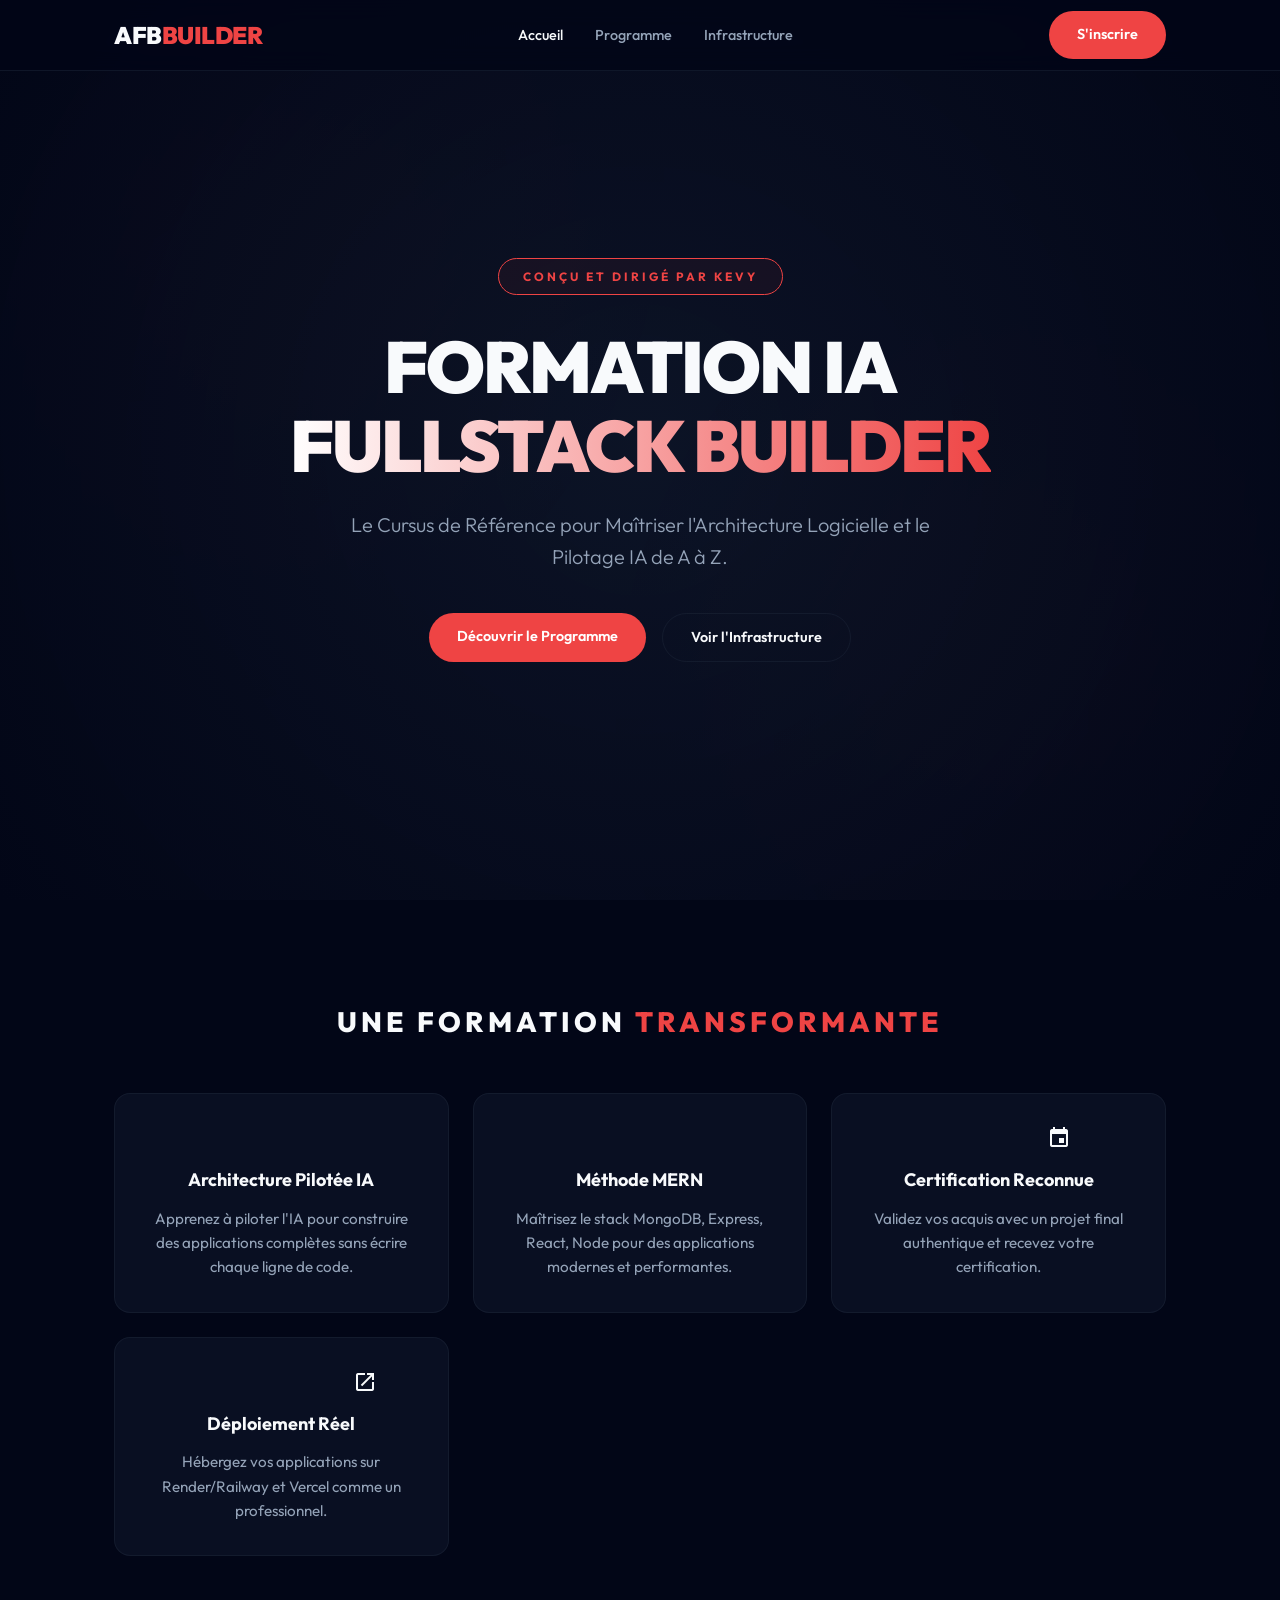
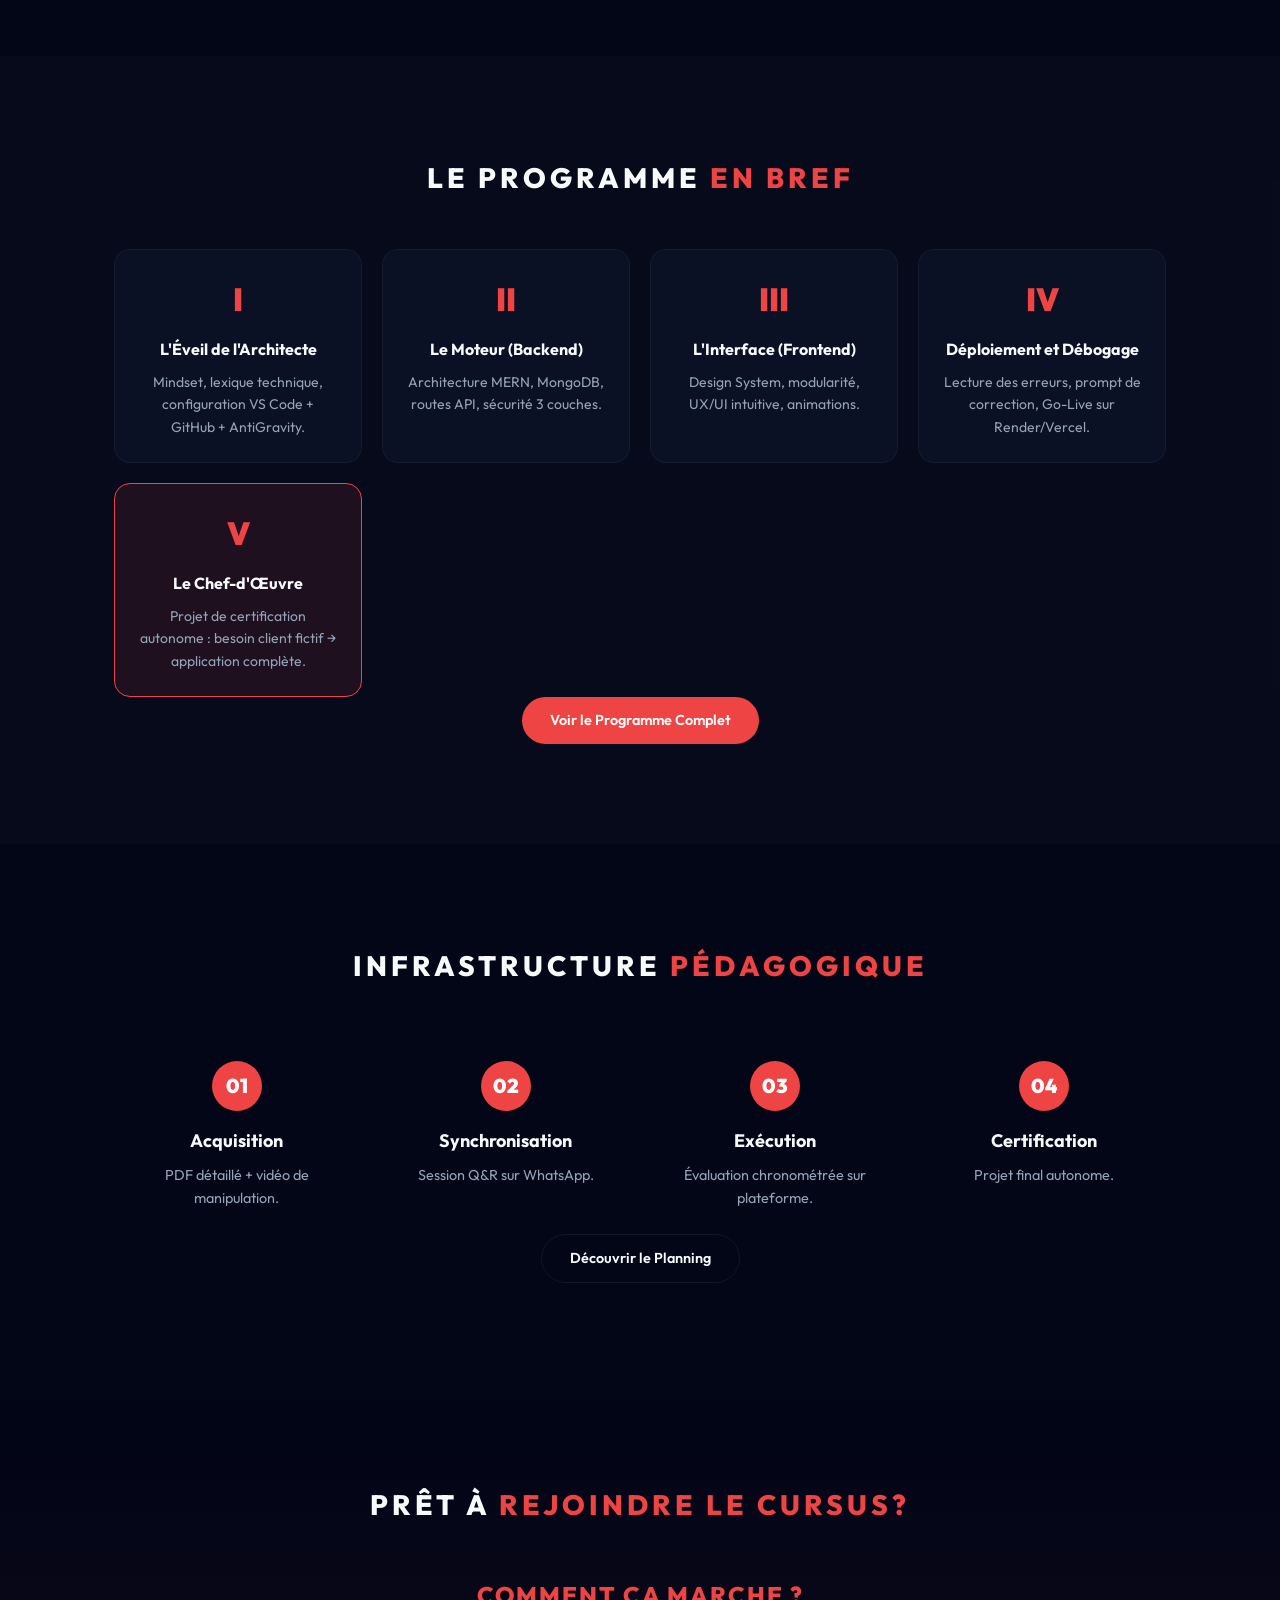
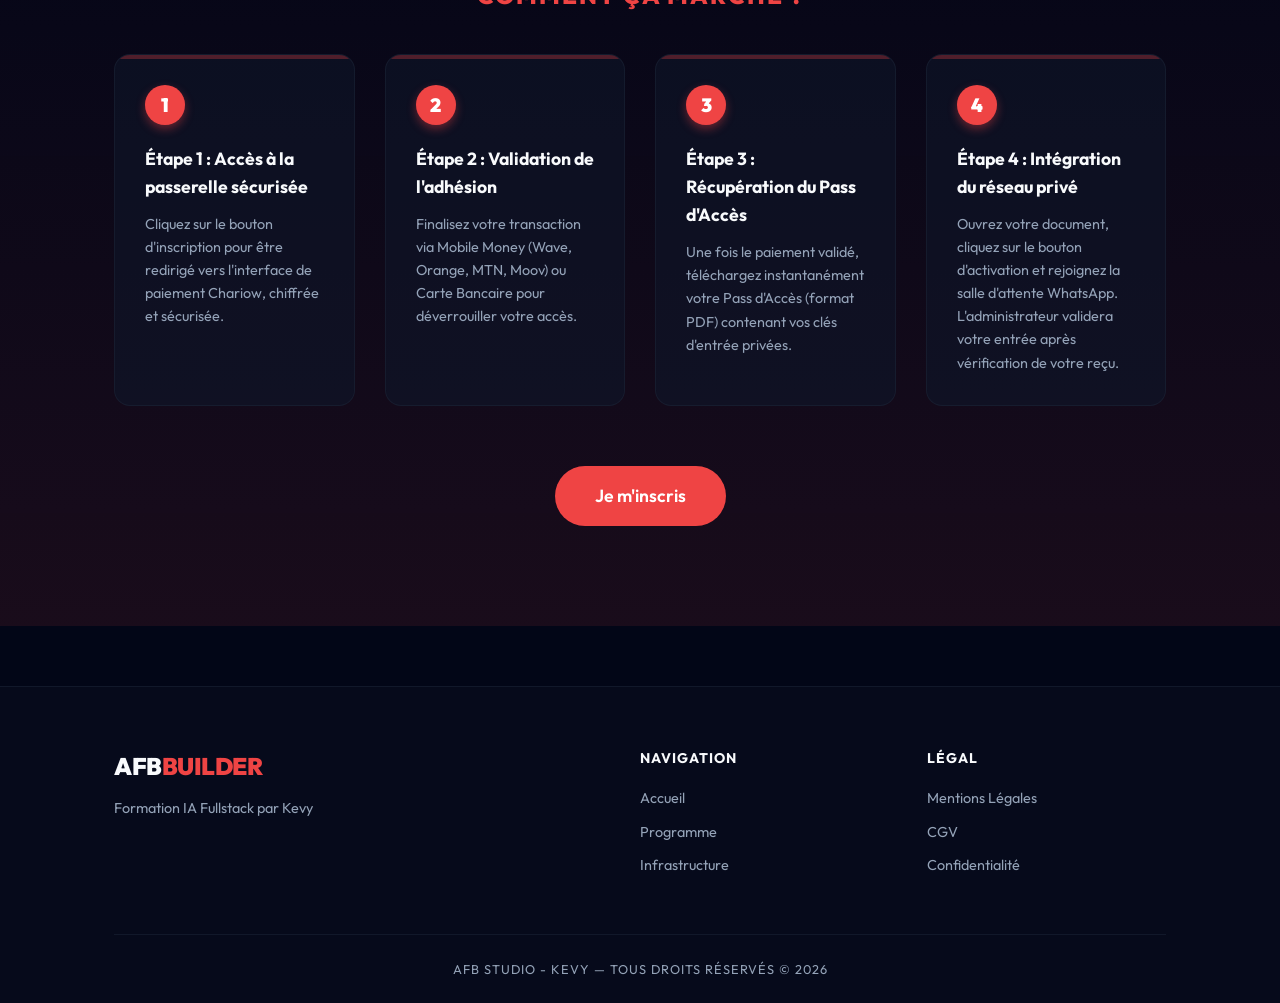
==== commit ed89f9b4: "feat: add legal pages and update footer navigation links across the site" ====
--- a/index.html
+++ b/index.html
@@ -138,7 +138,6 @@
         <section class="section cta-section" id="inscription">
             <div class="container">
                 <h2 class="section-title">PRÊT À <span>REJOINDRE LE CURSUS?</span></h2>
-                <p class="cta-text">Les prochaines sessions démarre DIMANCHE à 18H00.</p>
 
                 <!-- Section Comment ça marche -->
                 <div class="how-it-works">
@@ -198,9 +197,9 @@
                 <div class="footer-links">
                     <h4>Légal</h4>
                     <ul>
-                        <li><a href="#">Mentions Légales</a></li>
-                        <li><a href="#">CGV</a></li>
-                        <li><a href="#">Confidentialité</a></li>
+                        <li><a href="mentions-legales.html">Mentions Légales</a></li>
+                        <li><a href="cgv.html">CGV</a></li>
+                        <li><a href="confidentialite.html">Confidentialité</a></li>
                     </ul>
                 </div>
             </div>
--- a/css/style.css
+++ b/css/style.css
@@ -962,6 +962,53 @@
     }
 }
 
+/* Legal Content Pages */
+.legal-content {
+    max-width: 800px;
+    margin: 0 auto;
+    background: var(--bg-card);
+    border: 1px solid var(--border-color);
+    border-radius: var(--radius-lg);
+    padding: 48px;
+}
+
+.legal-content h3 {
+    font-size: 1.25rem;
+    font-weight: 700;
+    margin: 32px 0 16px;
+    color: var(--primary);
+}
+
+.legal-content h3:first-child {
+    margin-top: 0;
+}
+
+.legal-content p {
+    color: var(--text-muted);
+    margin-bottom: 16px;
+    line-height: 1.8;
+}
+
+.legal-content ul {
+    list-style: none;
+    margin-bottom: 24px;
+}
+
+.legal-content ul li {
+    position: relative;
+    padding-left: 24px;
+    color: var(--text-muted);
+    margin-bottom: 12px;
+}
+
+.legal-content ul li::before {
+    content: '→';
+    position: absolute;
+    left: 0;
+    color: var(--primary);
+    font-weight: 900;
+}
+
 /* Toast System Styles */
 .toast-container {
     position: fixed;
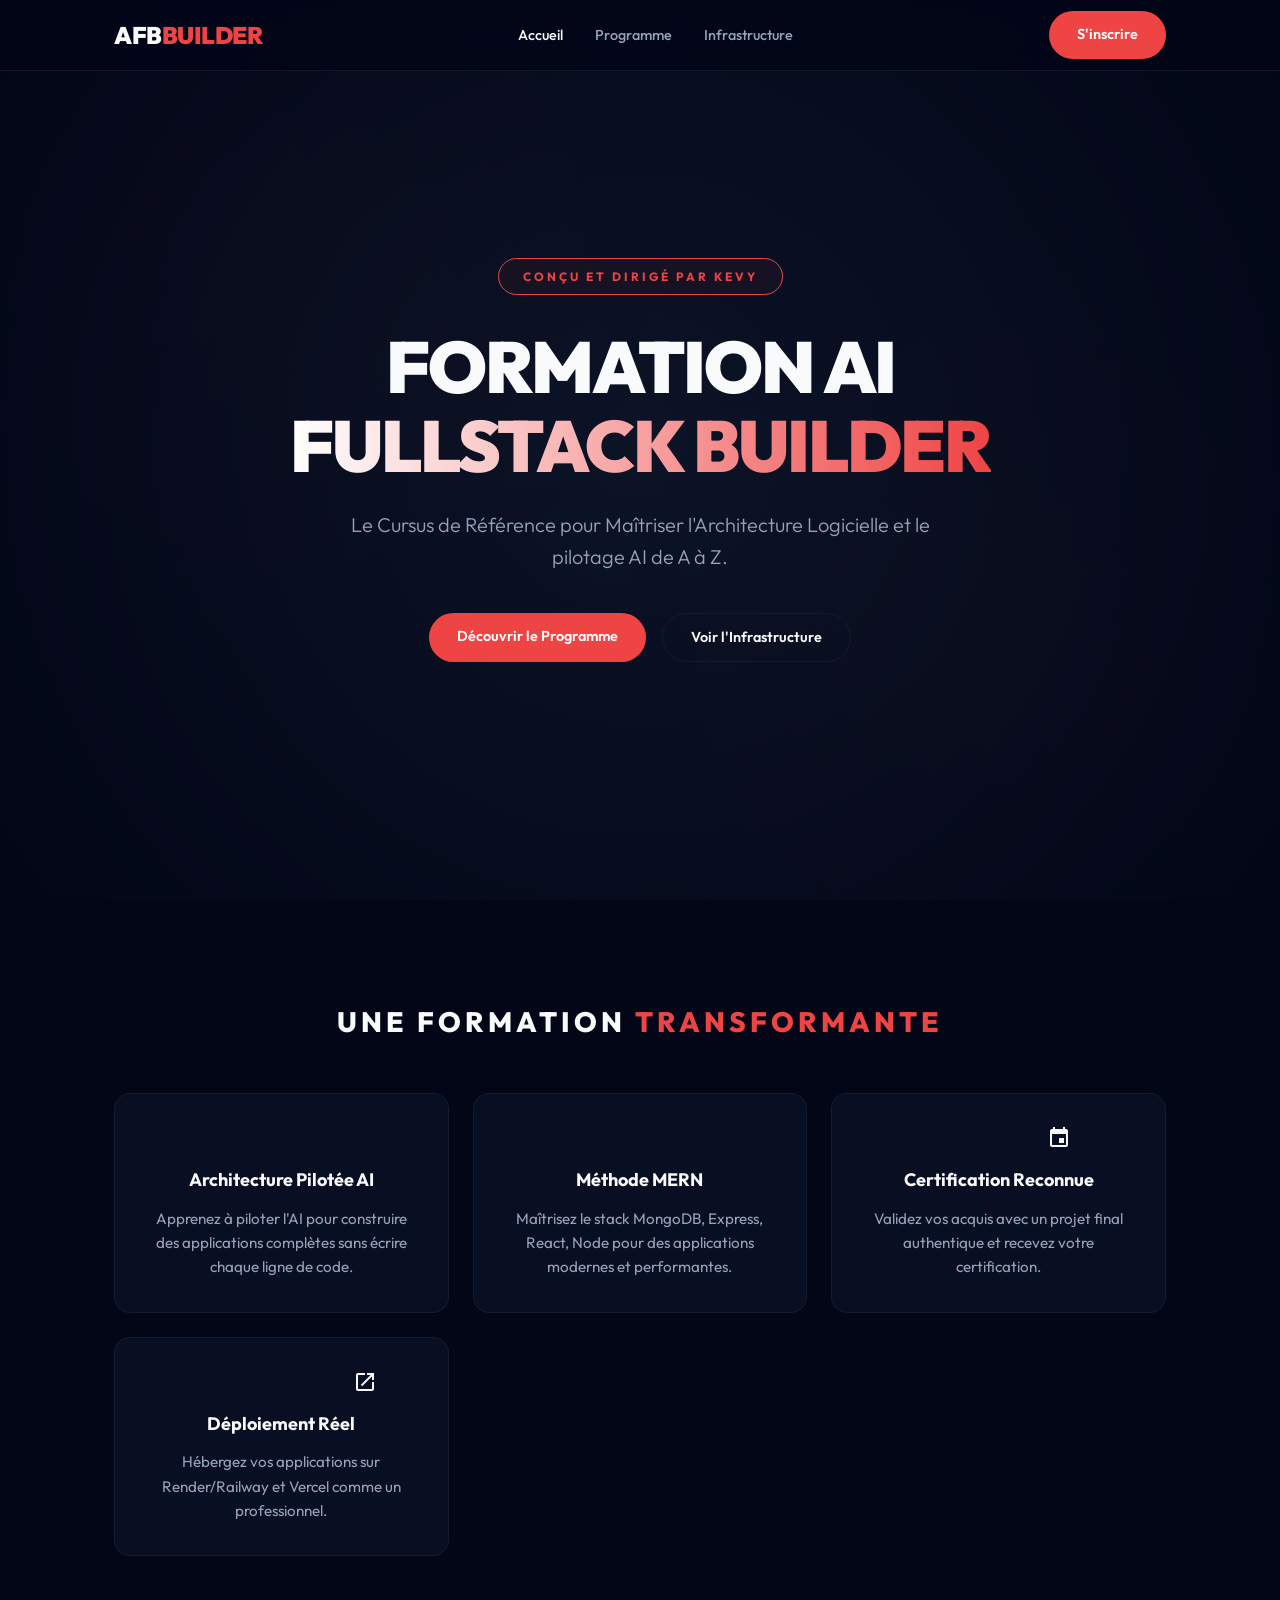
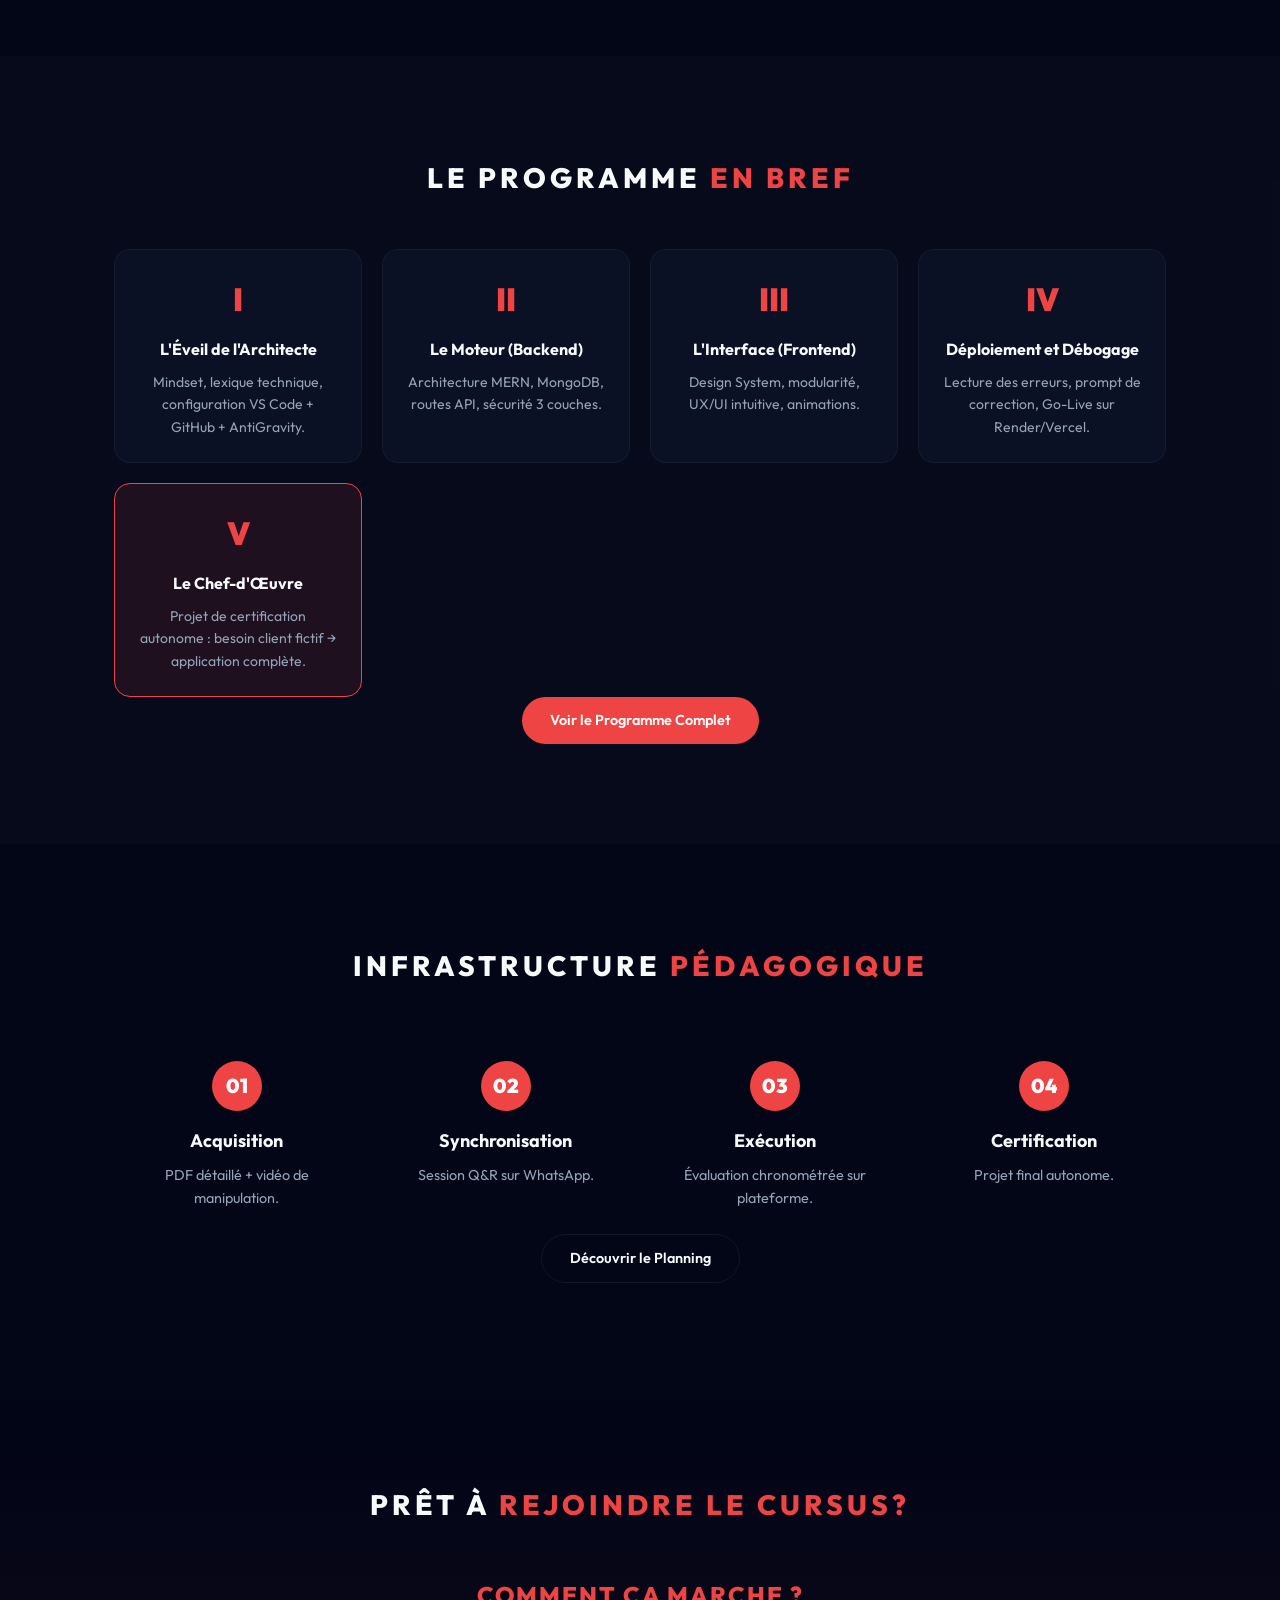
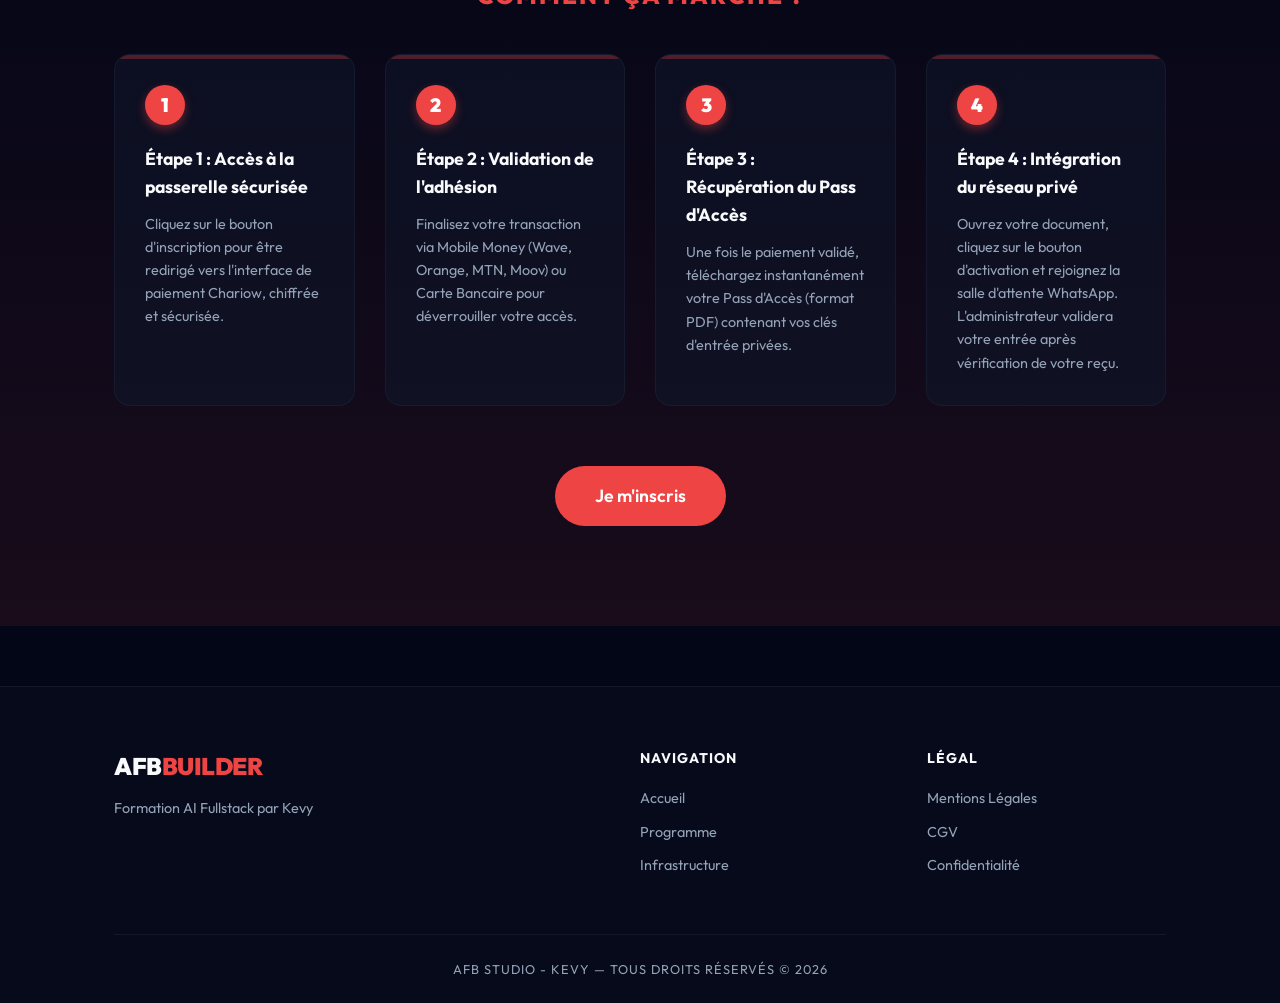
==== commit 8aa2a50d: "Premier test" ====
--- a/index.html
+++ b/index.html
@@ -3,8 +3,8 @@
 <head>
     <meta charset="UTF-8">
     <meta name="viewport" content="width=device-width, initial-scale=1.0">
-    <meta name="description" content="Formation IA Fullstack Builder par Kevy - Maîtrisez l'architecture logicielle et le pilotage IA de A à Z.">
-    <title>Formation IA Fullstack Builder | Kevy</title>
+    <meta name="description" content="Formation AI Fullstack Builder par Kevy - Maîtrisez l'architecture logicielle et le pilotage AI de A à Z.">
+    <title>Formation AI Fullstack Builder | Kevy</title>
     
     <link rel="preconnect" href="https://fonts.googleapis.com">
     <link rel="preconnect" href="https://fonts.gstatic.com" crossorigin>
@@ -30,8 +30,8 @@
     <header class="hero">
         <div class="hero-content">
             <span class="instructor-badge">CONÇU ET DIRIGÉ PAR KEVY</span>
-            <h1 class="hero-title">FORMATION IA<br><span class="text-gradient">FULLSTACK BUILDER</span></h1>
-            <p class="subtitle">Le Cursus de Référence pour Maîtriser l'Architecture Logicielle et le Pilotage IA de A à Z.</p>
+            <h1 class="hero-title">FORMATION AI<br><span class="text-gradient">FULLSTACK BUILDER</span></h1>
+            <p class="subtitle">Le Cursus de Référence pour Maîtriser l'Architecture Logicielle et le pilotage AI de A à Z.</p>
             <div class="hero-cta">
                 <a href="programme.html" class="btn-primary">Découvrir le Programme</a>
                 <a href="infrastructure.html" class="btn-secondary">Voir l'Infrastructure</a>
@@ -46,8 +46,8 @@
                 <div class="features-grid">
                     <div class="feature-card">
                         <span class="feature-icon material-icons">psychology</span>
-                        <h3>Architecture Pilotée IA</h3>
-                        <p>Apprenez à piloter l'IA pour construire des applications complètes sans écrire chaque ligne de code.</p>
+                        <h3>Architecture Pilotée AI</h3>
+                        <p>Apprenez à piloter l'AI pour construire des applications complètes sans écrire chaque ligne de code.</p>
                     </div>
                     <div class="feature-card">
                         <span class="feature-icon material-icons">bolt</span>
@@ -184,7 +184,7 @@
             <div class="footer-content">
                 <div class="footer-brand">
                     <a href="index.html" class="nav-logo">AFB<span>Builder</span></a>
-                    <p>Formation IA Fullstack par Kevy</p>
+                    <p>Formation AI Fullstack par Kevy</p>
                 </div>
                 <div class="footer-links">
                     <h4>Navigation</h4>
@@ -218,4 +218,4 @@
 
     <script src="js/main.js"></script>
 </body>
-</html>+</html>
--- a/css/style.css
+++ b/css/style.css
@@ -181,12 +181,30 @@
     text-transform: uppercase;
     margin-bottom: 24px;
     letter-spacing: -2px;
+    animation: titleFloat 5s ease-in-out infinite;
+}
+
+@keyframes titleFloat {
+    0%, 100% {
+        transform: translateY(0);
+        text-shadow: 0 0 0 rgba(239, 68, 68, 0);
+    }
+    50% {
+        transform: translateY(-10px);
+        text-shadow: 0 15px 30px rgba(239, 68, 68, 0.2);
+    }
 }
 
 .text-gradient {
-    background: linear-gradient(to right, #fff, var(--primary));
+    background: linear-gradient(90deg, #fff, var(--primary), #fff);
+    background-size: 200% auto;
     -webkit-background-clip: text;
     -webkit-text-fill-color: transparent;
+    animation: shimmer 3s linear infinite;
+}
+
+@keyframes shimmer {
+    to { background-position: 200% center; }
 }
 
 .subtitle {
@@ -398,7 +416,25 @@
     transition: var(--transition-base);
     position: relative;
     overflow: hidden;
-}
+    animation: waveMotion 4s ease-in-out infinite;
+}
+
+@keyframes waveMotion {
+    0%, 100% {
+        transform: translateY(0);
+        border-color: var(--border-color);
+    }
+    50% {
+        transform: translateY(-10px);
+        border-color: var(--primary);
+        box-shadow: 0 15px 35px rgba(239, 68, 68, 0.15);
+    }
+}
+
+.how-step:nth-child(1) { animation-delay: 0s; }
+.how-step:nth-child(2) { animation-delay: 0.4s; }
+.how-step:nth-child(3) { animation-delay: 0.8s; }
+.how-step:nth-child(4) { animation-delay: 1.2s; }
 
 .how-step::before {
     content: '';
@@ -412,9 +448,11 @@
 }
 
 .how-step:hover {
-    transform: translateY(-5px);
+    animation-play-state: paused; /* Permet à l'utilisateur de se concentrer sur une carte au survol */
+    transform: translateY(-15px) scale(1.02);
     border-color: var(--primary);
-    box-shadow: 0 10px 30px rgba(0, 0, 0, 0.3);
+    box-shadow: 0 20px 40px rgba(0, 0, 0, 0.4);
+    z-index: 10;
 }
 
 .how-step:hover::before {
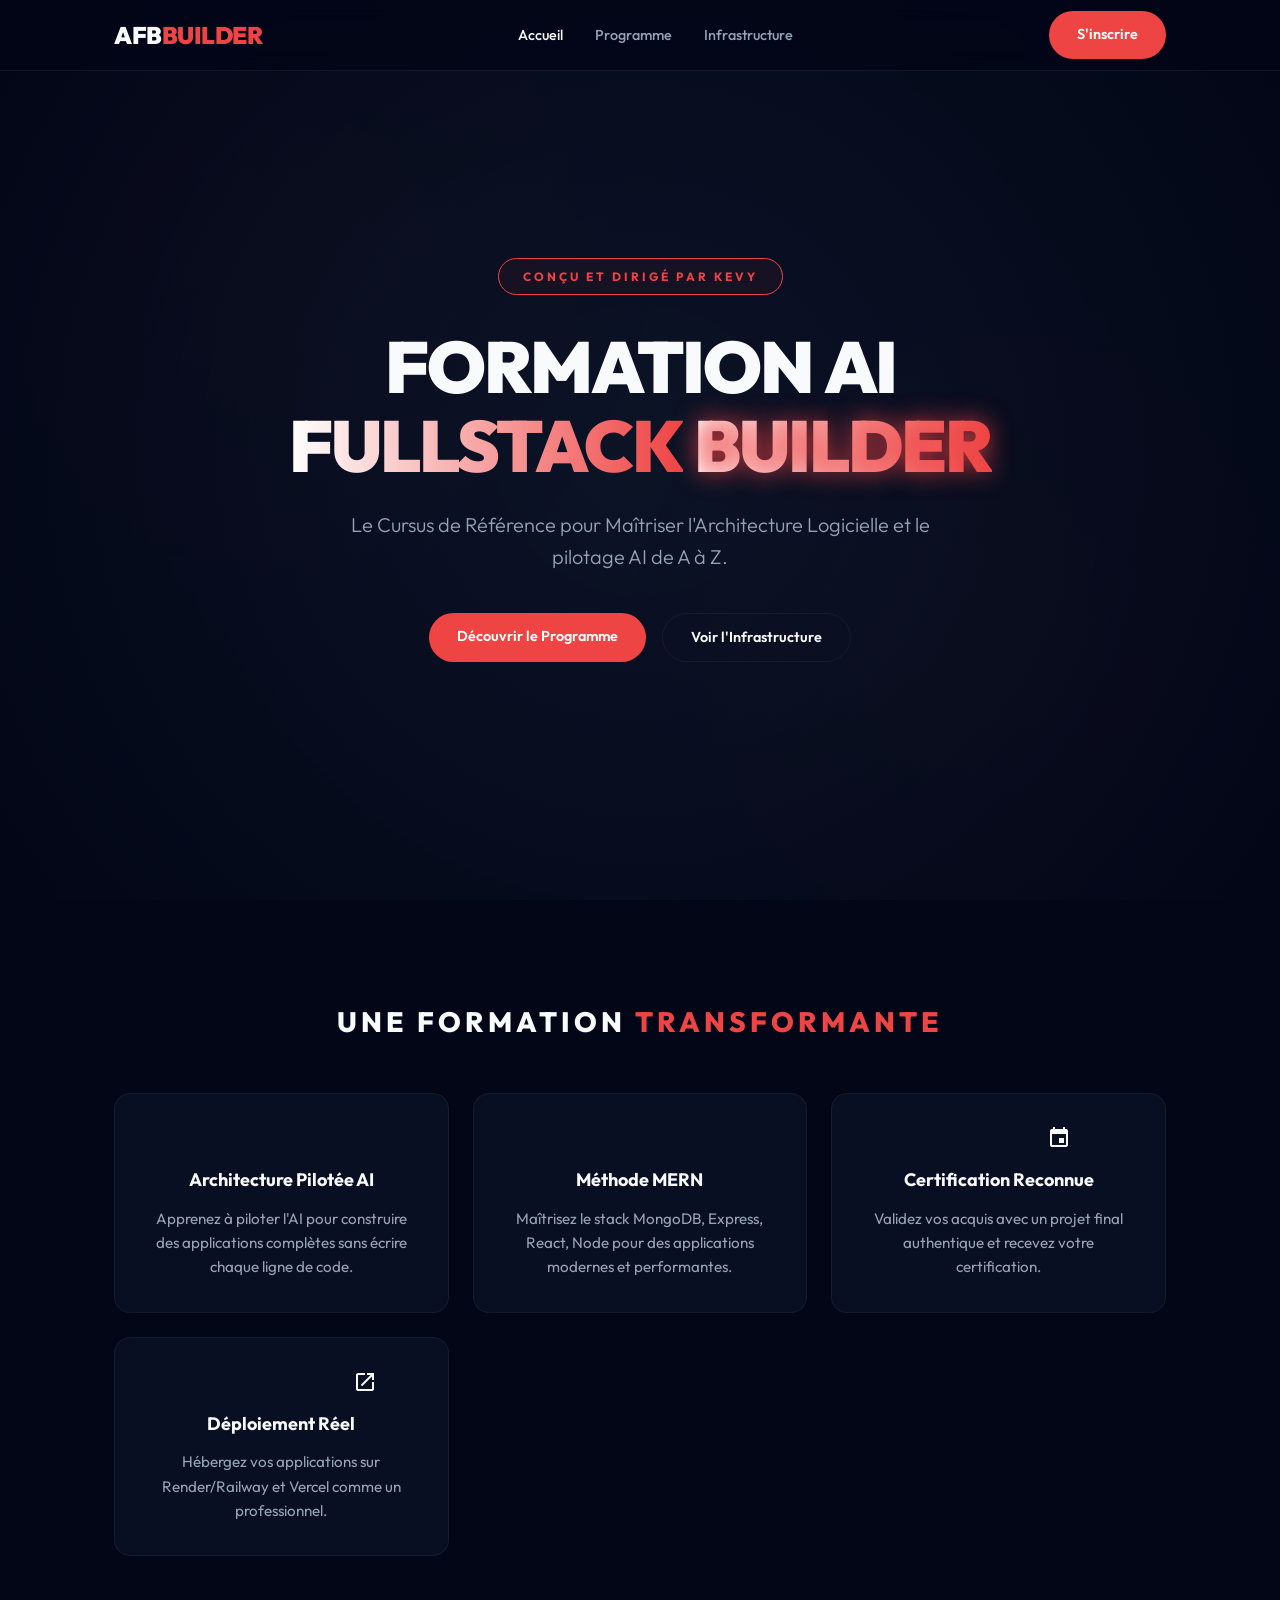
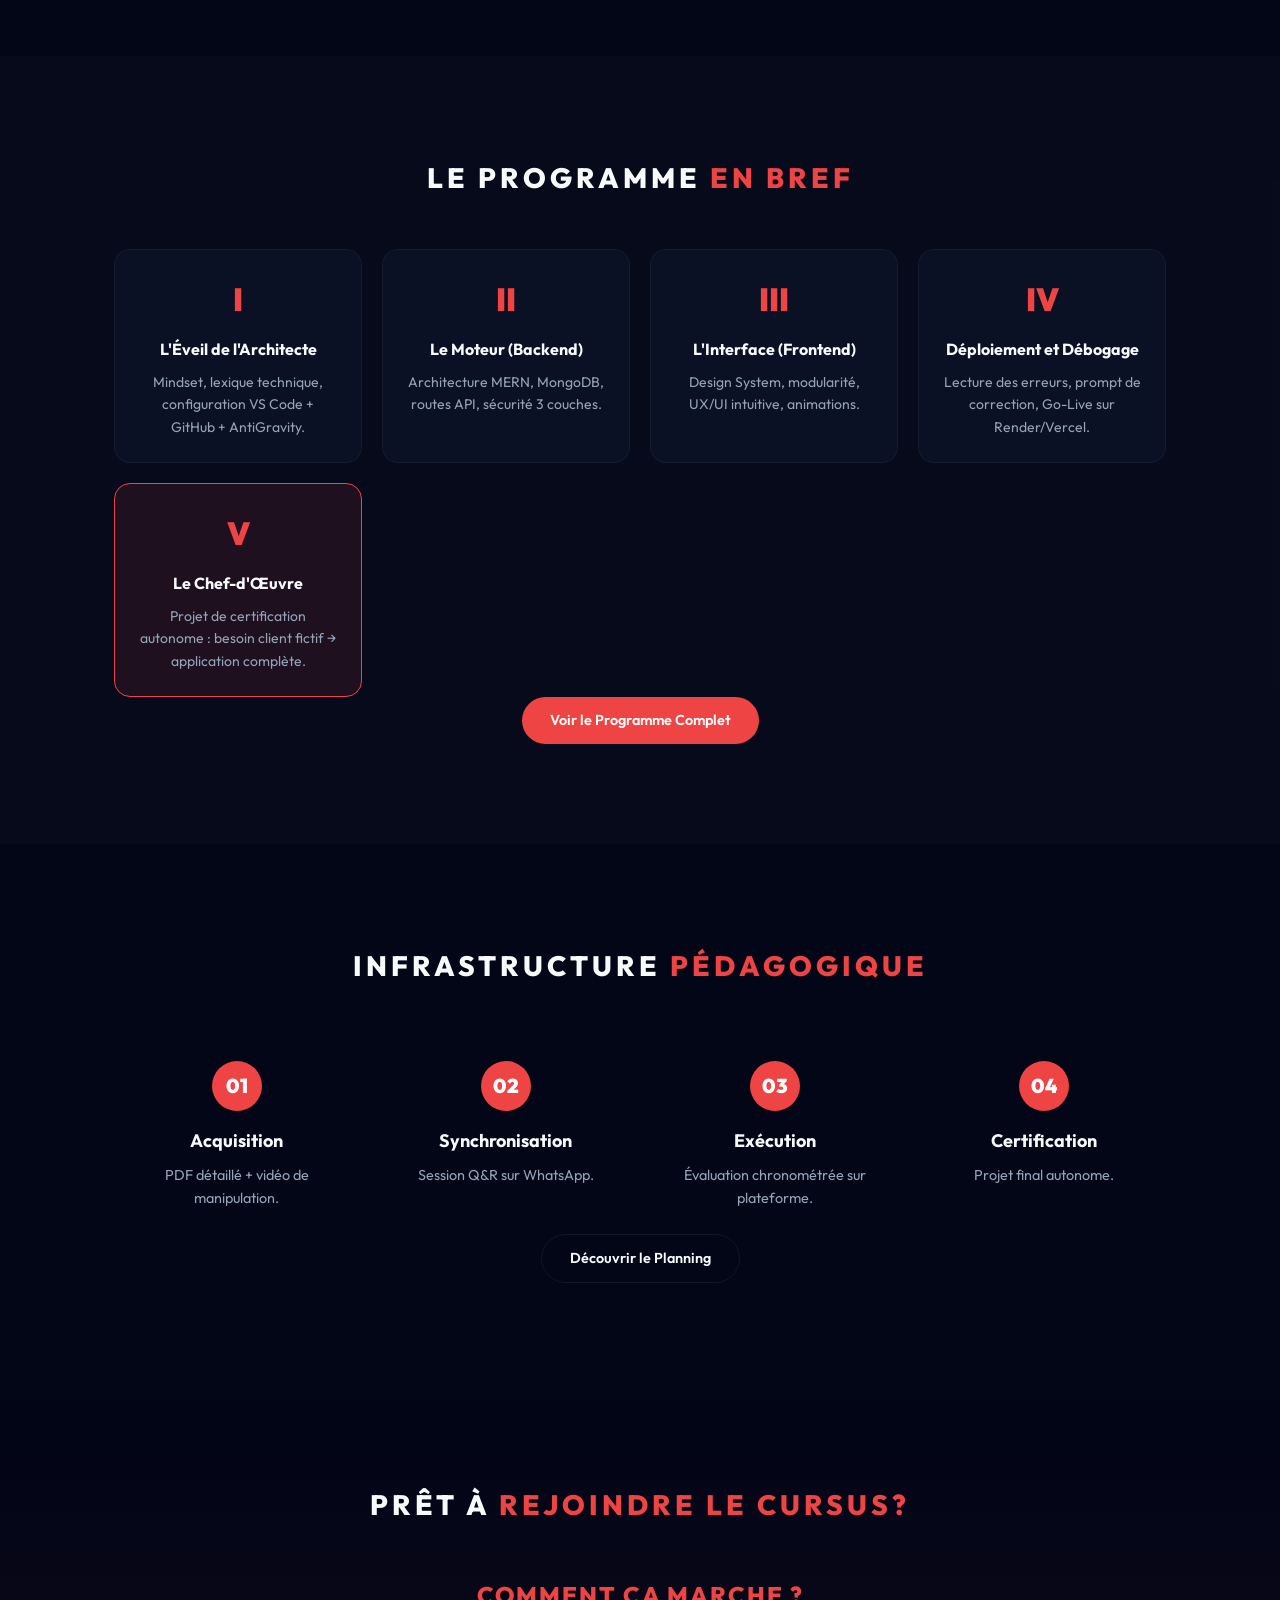
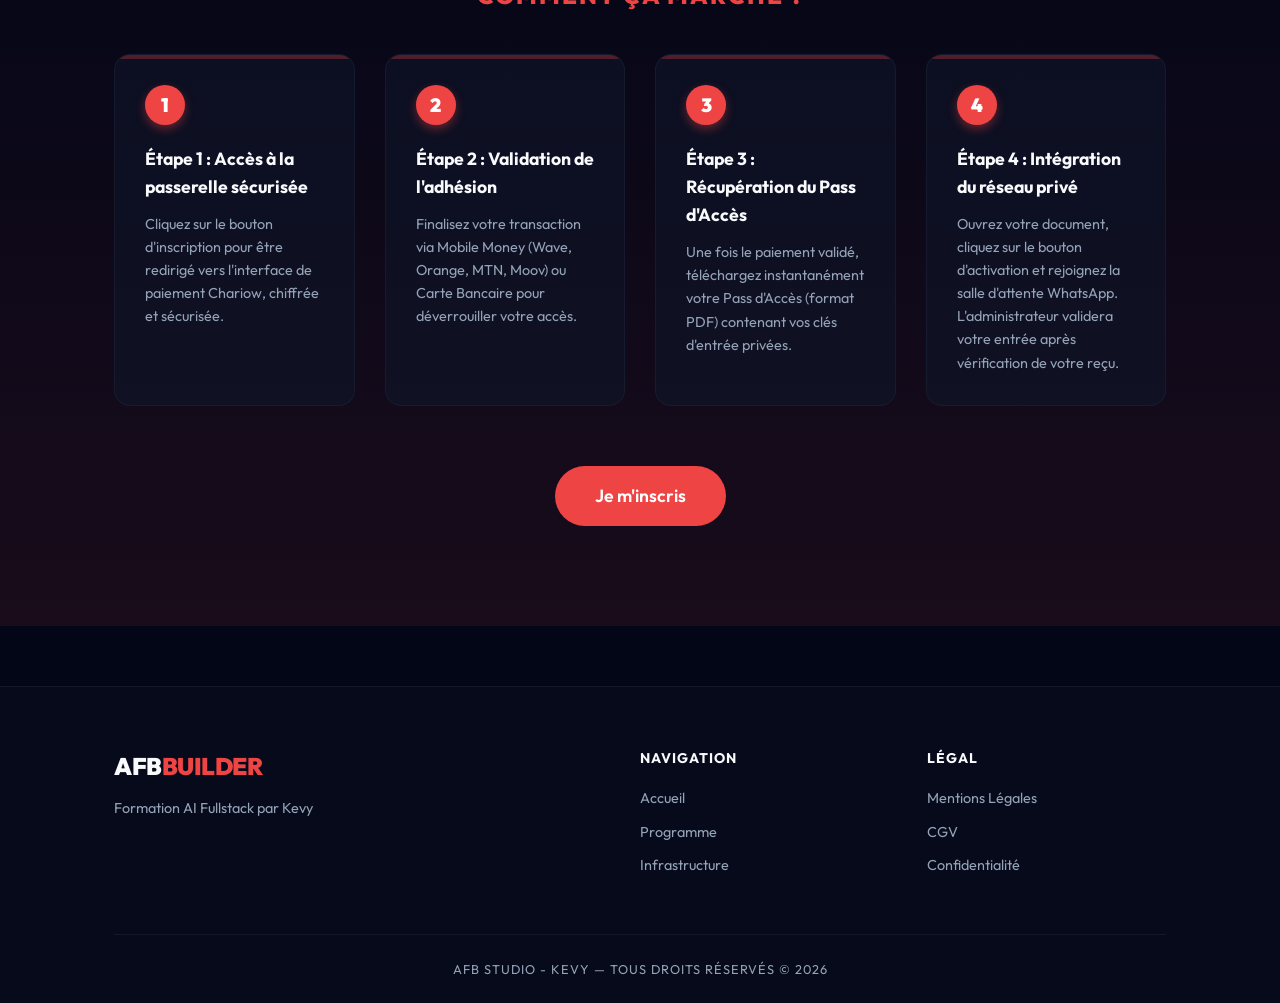
==== commit 77b4e1e2: "Animation V1" ====
--- a/index.html
+++ b/index.html
@@ -30,7 +30,10 @@
     <header class="hero">
         <div class="hero-content">
             <span class="instructor-badge">CONÇU ET DIRIGÉ PAR KEVY</span>
-            <h1 class="hero-title">FORMATION AI<br><span class="text-gradient">FULLSTACK BUILDER</span></h1>
+            <h1 class="hero-title">
+                <span class="word">FORMATION</span> <span class="word">AI</span><br>
+                <span class="word text-gradient">FULLSTACK</span> <span class="word text-gradient">BUILDER</span>
+            </h1>
             <p class="subtitle">Le Cursus de Référence pour Maîtriser l'Architecture Logicielle et le pilotage AI de A à Z.</p>
             <div class="hero-cta">
                 <a href="programme.html" class="btn-primary">Découvrir le Programme</a>
--- a/css/style.css
+++ b/css/style.css
@@ -181,18 +181,17 @@
     text-transform: uppercase;
     margin-bottom: 24px;
     letter-spacing: -2px;
-    animation: titleFloat 5s ease-in-out infinite;
-}
-
-@keyframes titleFloat {
-    0%, 100% {
-        transform: translateY(0);
-        text-shadow: 0 0 0 rgba(239, 68, 68, 0);
-    }
-    50% {
-        transform: translateY(-10px);
-        text-shadow: 0 15px 30px rgba(239, 68, 68, 0.2);
-    }
+}
+
+.word {
+    display: inline-block;
+    opacity: 0;
+    transform: translateY(20px);
+    transition: opacity 0.8s cubic-bezier(0.34, 1.56, 0.64, 1), 
+                transform 0.8s cubic-bezier(0.34, 1.56, 0.64, 1),
+                text-shadow 0.4s ease,
+                color 0.4s ease;
+    white-space: pre-wrap;
 }
 
 .text-gradient {
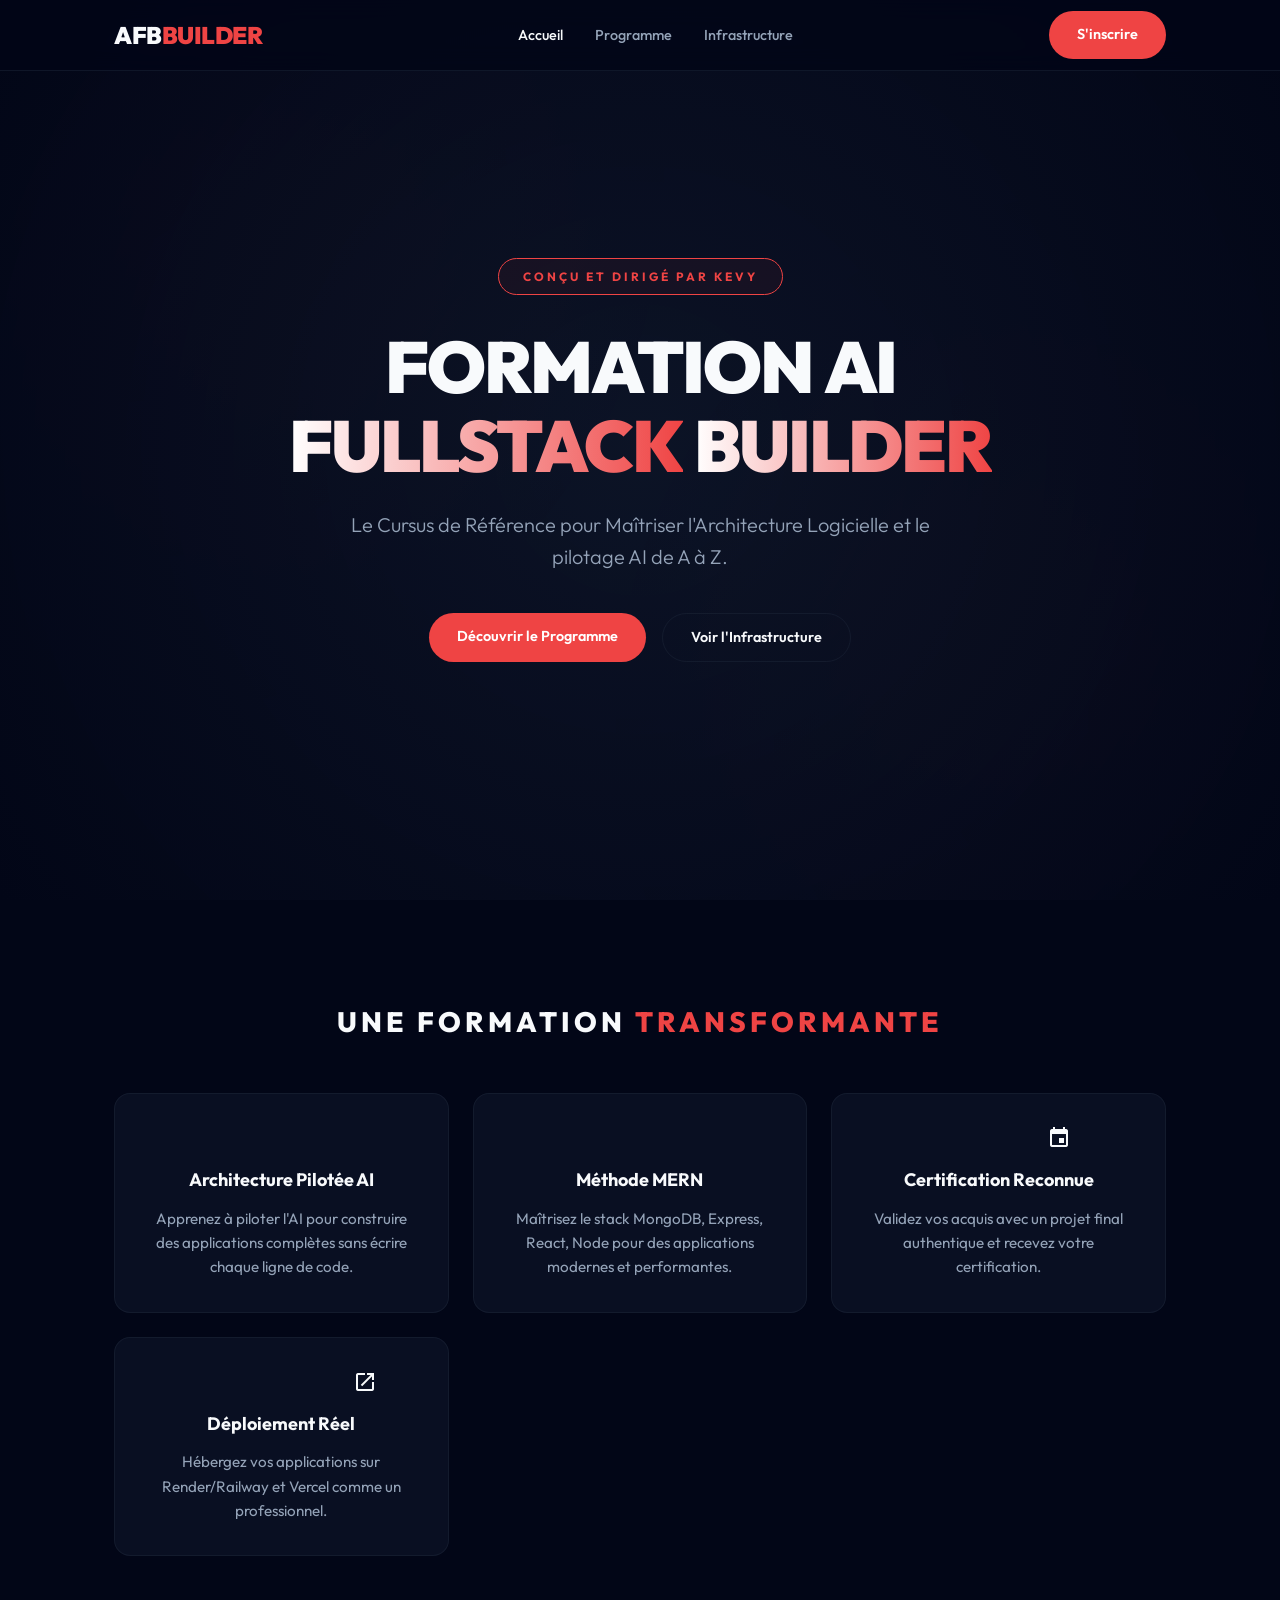
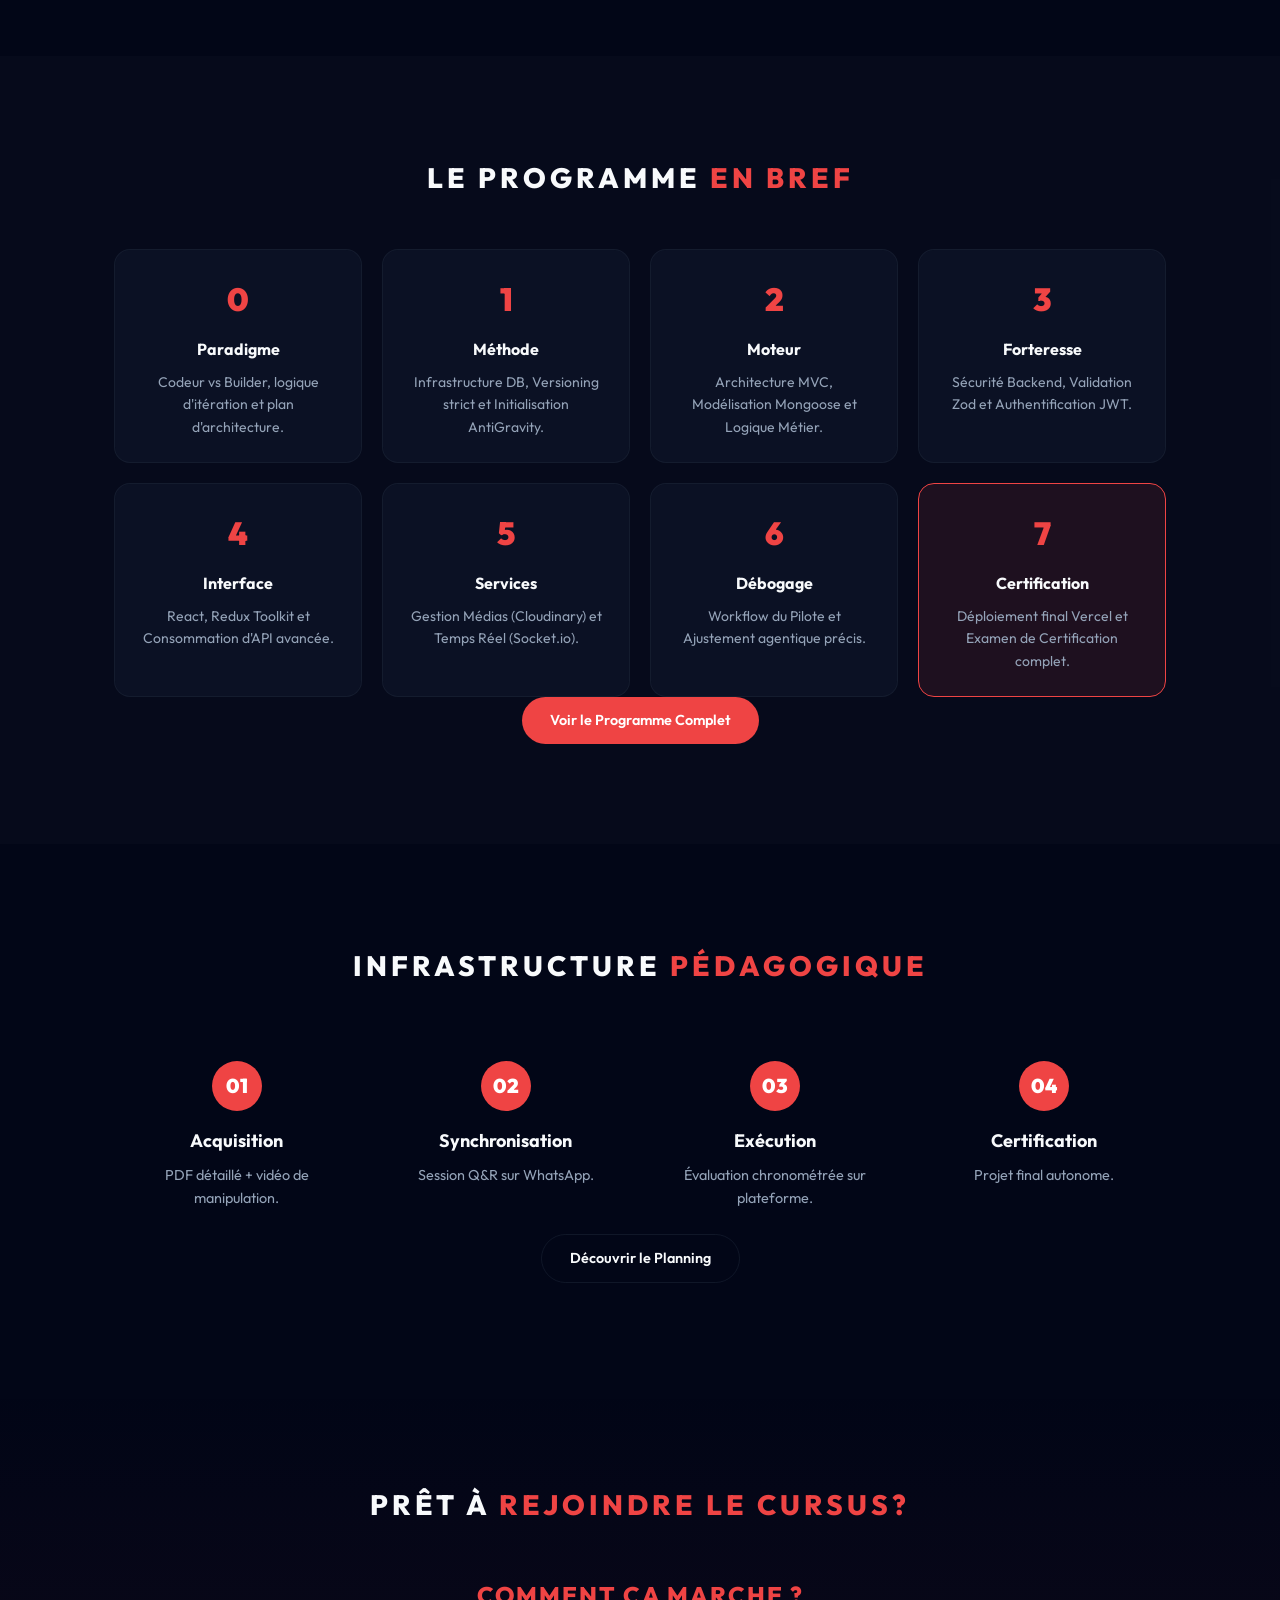
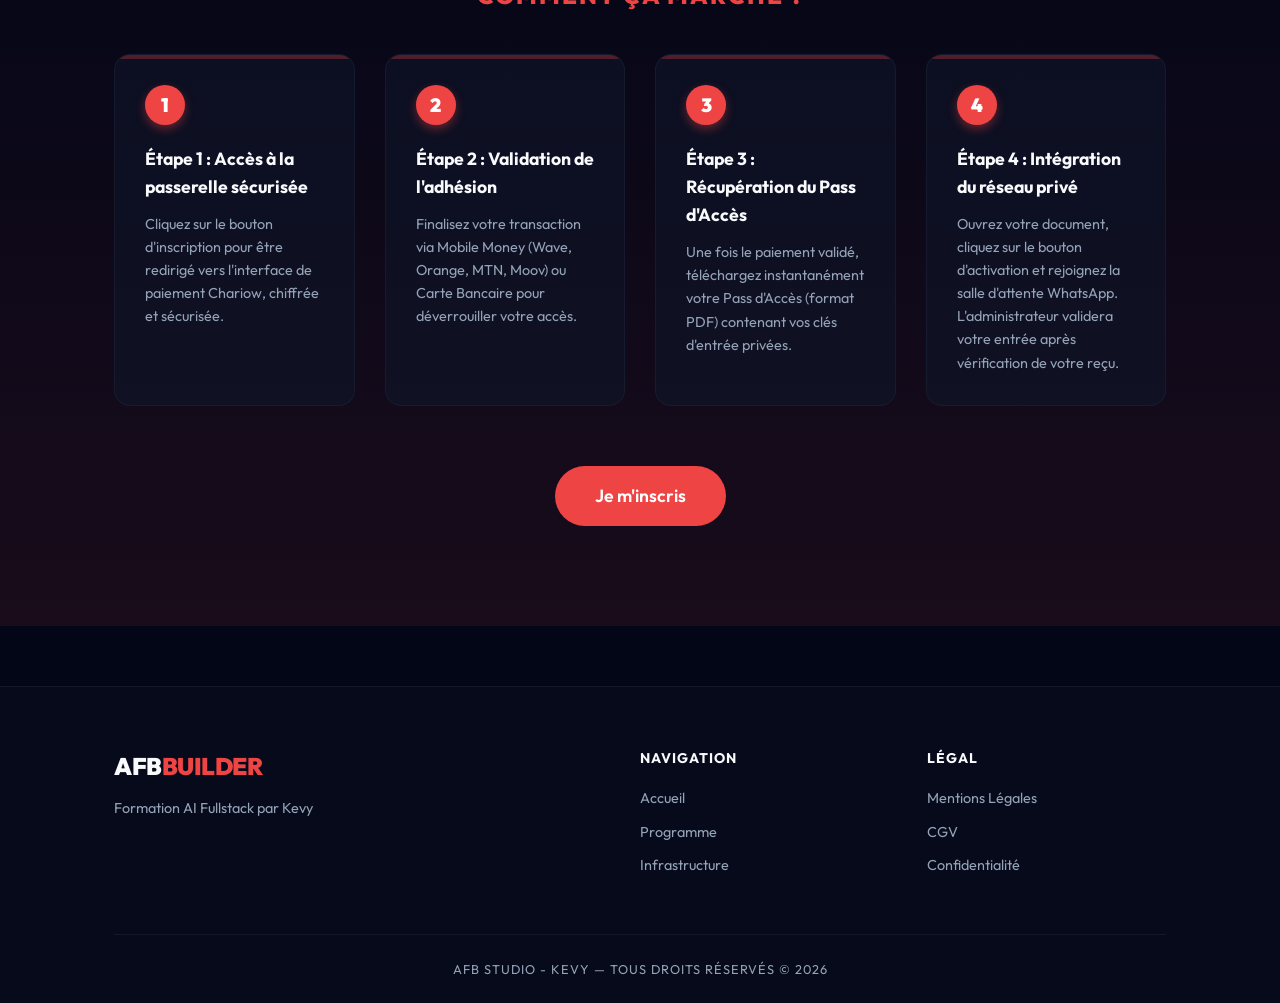
==== commit 3f644eeb: "feat: update curriculum to 8-module structure and branding cleanup" ====
--- a/index.html
+++ b/index.html
@@ -76,29 +76,44 @@
                 <h2 class="section-title">LE PROGRAMME <span>EN BREF</span></h2>
                 <div class="phases-preview">
                     <div class="phase-card">
-                        <span class="phase-num">I</span>
-                        <h3>L'Éveil de l'Architecte</h3>
-                        <p>Mindset, lexique technique, configuration VS Code + GitHub + AntiGravity.</p>
-                    </div>
-                    <div class="phase-card">
-                        <span class="phase-num">II</span>
-                        <h3>Le Moteur (Backend)</h3>
-                        <p>Architecture MERN, MongoDB, routes API, sécurité 3 couches.</p>
-                    </div>
-                    <div class="phase-card">
-                        <span class="phase-num">III</span>
-                        <h3>L'Interface (Frontend)</h3>
-                        <p>Design System, modularité, UX/UI intuitive, animations.</p>
-                    </div>
-                    <div class="phase-card">
-                        <span class="phase-num">IV</span>
-                        <h3>Déploiement et Débogage</h3>
-                        <p>Lecture des erreurs, prompt de correction, Go-Live sur Render/Vercel.</p>
+                        <span class="phase-num">0</span>
+                        <h3>Paradigme</h3>
+                        <p>Codeur vs Builder, logique d'itération et plan d'architecture.</p>
+                    </div>
+                    <div class="phase-card">
+                        <span class="phase-num">1</span>
+                        <h3>Méthode</h3>
+                        <p>Infrastructure DB, Versioning strict et Initialisation AntiGravity.</p>
+                    </div>
+                    <div class="phase-card">
+                        <span class="phase-num">2</span>
+                        <h3>Moteur</h3>
+                        <p>Architecture MVC, Modélisation Mongoose et Logique Métier.</p>
+                    </div>
+                    <div class="phase-card">
+                        <span class="phase-num">3</span>
+                        <h3>Forteresse</h3>
+                        <p>Sécurité Backend, Validation Zod et Authentification JWT.</p>
+                    </div>
+                    <div class="phase-card">
+                        <span class="phase-num">4</span>
+                        <h3>Interface</h3>
+                        <p>React, Redux Toolkit et Consommation d'API avancée.</p>
+                    </div>
+                    <div class="phase-card">
+                        <span class="phase-num">5</span>
+                        <h3>Services</h3>
+                        <p>Gestion Médias (Cloudinary) et Temps Réel (Socket.io).</p>
+                    </div>
+                    <div class="phase-card">
+                        <span class="phase-num">6</span>
+                        <h3>Débogage</h3>
+                        <p>Workflow du Pilote et Ajustement agentique précis.</p>
                     </div>
                     <div class="phase-card highlight">
-                        <span class="phase-num">V</span>
-                        <h3>Le Chef-d'Œuvre</h3>
-                        <p>Projet de certification autonome : besoin client fictif → application complète.</p>
+                        <span class="phase-num">7</span>
+                        <h3>Certification</h3>
+                        <p>Déploiement final Vercel et Examen de Certification complet.</p>
                     </div>
                 </div>
                 <div class="center">
--- a/css/style.css
+++ b/css/style.css
@@ -519,11 +519,14 @@
     border-bottom: 1px solid var(--border-color);
 }
 
-.module-header.phase-1 { background: rgba(59, 130, 246, 0.1); border-left: 4px solid #3b82f6; }
-.module-header.phase-2 { background: rgba(34, 197, 94, 0.1); border-left: 4px solid #22c55e; }
-.module-header.phase-3 { background: rgba(168, 85, 247, 0.1); border-left: 4px solid #a855f7; }
-.module-header.phase-4 { background: rgba(251, 146, 60, 0.1); border-left: 4px solid #fb923c; }
-.module-header.phase-5 { background: rgba(239, 68, 68, 0.1); border-left: 4px solid var(--primary); }
+.module-header.phase-1, .module-header.module-0 { background: rgba(59, 130, 246, 0.1); border-left: 4px solid #3b82f6; }
+.module-header.phase-2, .module-header.module-1 { background: rgba(34, 197, 94, 0.1); border-left: 4px solid #22c55e; }
+.module-header.phase-3, .module-header.module-2 { background: rgba(168, 85, 247, 0.1); border-left: 4px solid #a855f7; }
+.module-header.phase-4, .module-header.module-3 { background: rgba(251, 146, 60, 0.1); border-left: 4px solid #fb923c; }
+.module-header.module-4 { background: rgba(59, 130, 246, 0.1); border-left: 4px solid #3b82f6; }
+.module-header.module-5 { background: rgba(6, 182, 212, 0.1); border-left: 4px solid #06b6d4; }
+.module-header.module-6 { background: rgba(234, 179, 8, 0.1); border-left: 4px solid #eab308; }
+.module-header.phase-5, .module-header.module-7 { background: rgba(239, 68, 68, 0.1); border-left: 4px solid var(--primary); }
 
 .module-badge {
     font-size: 0.75rem;
